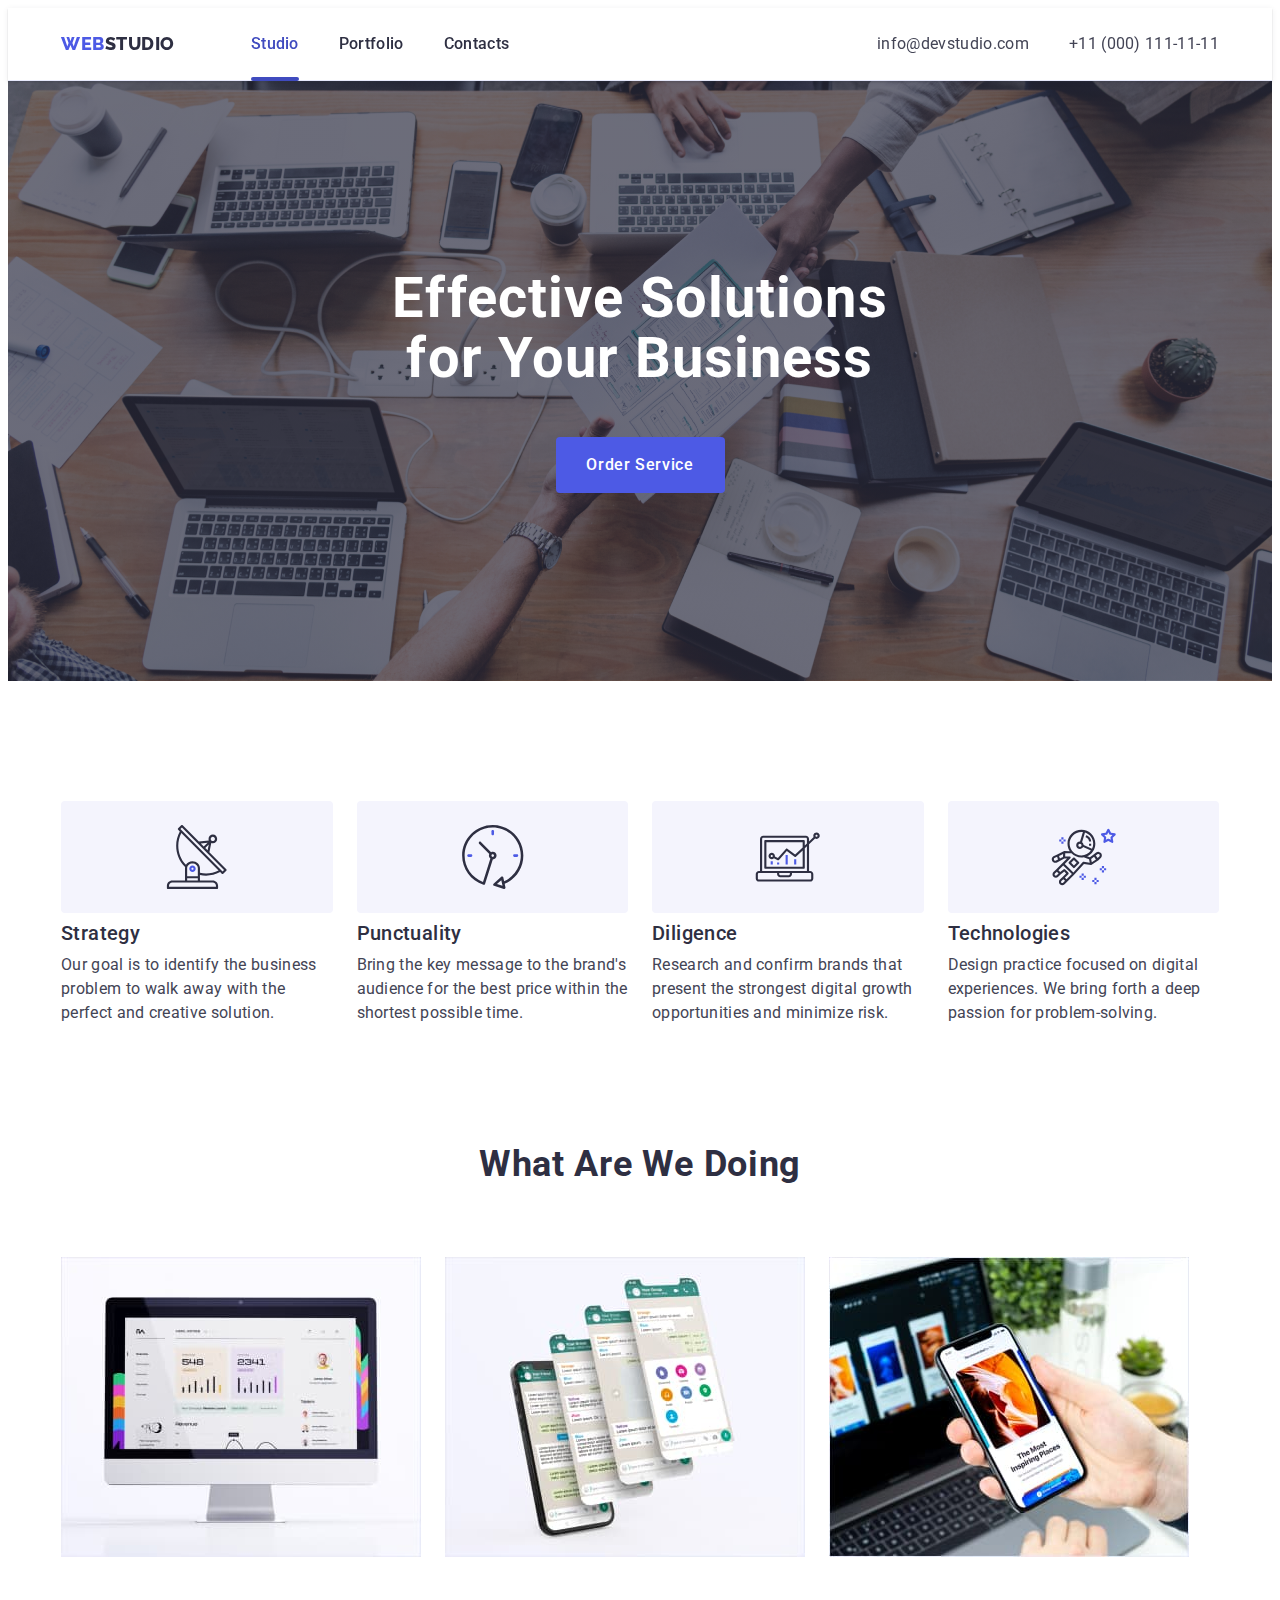
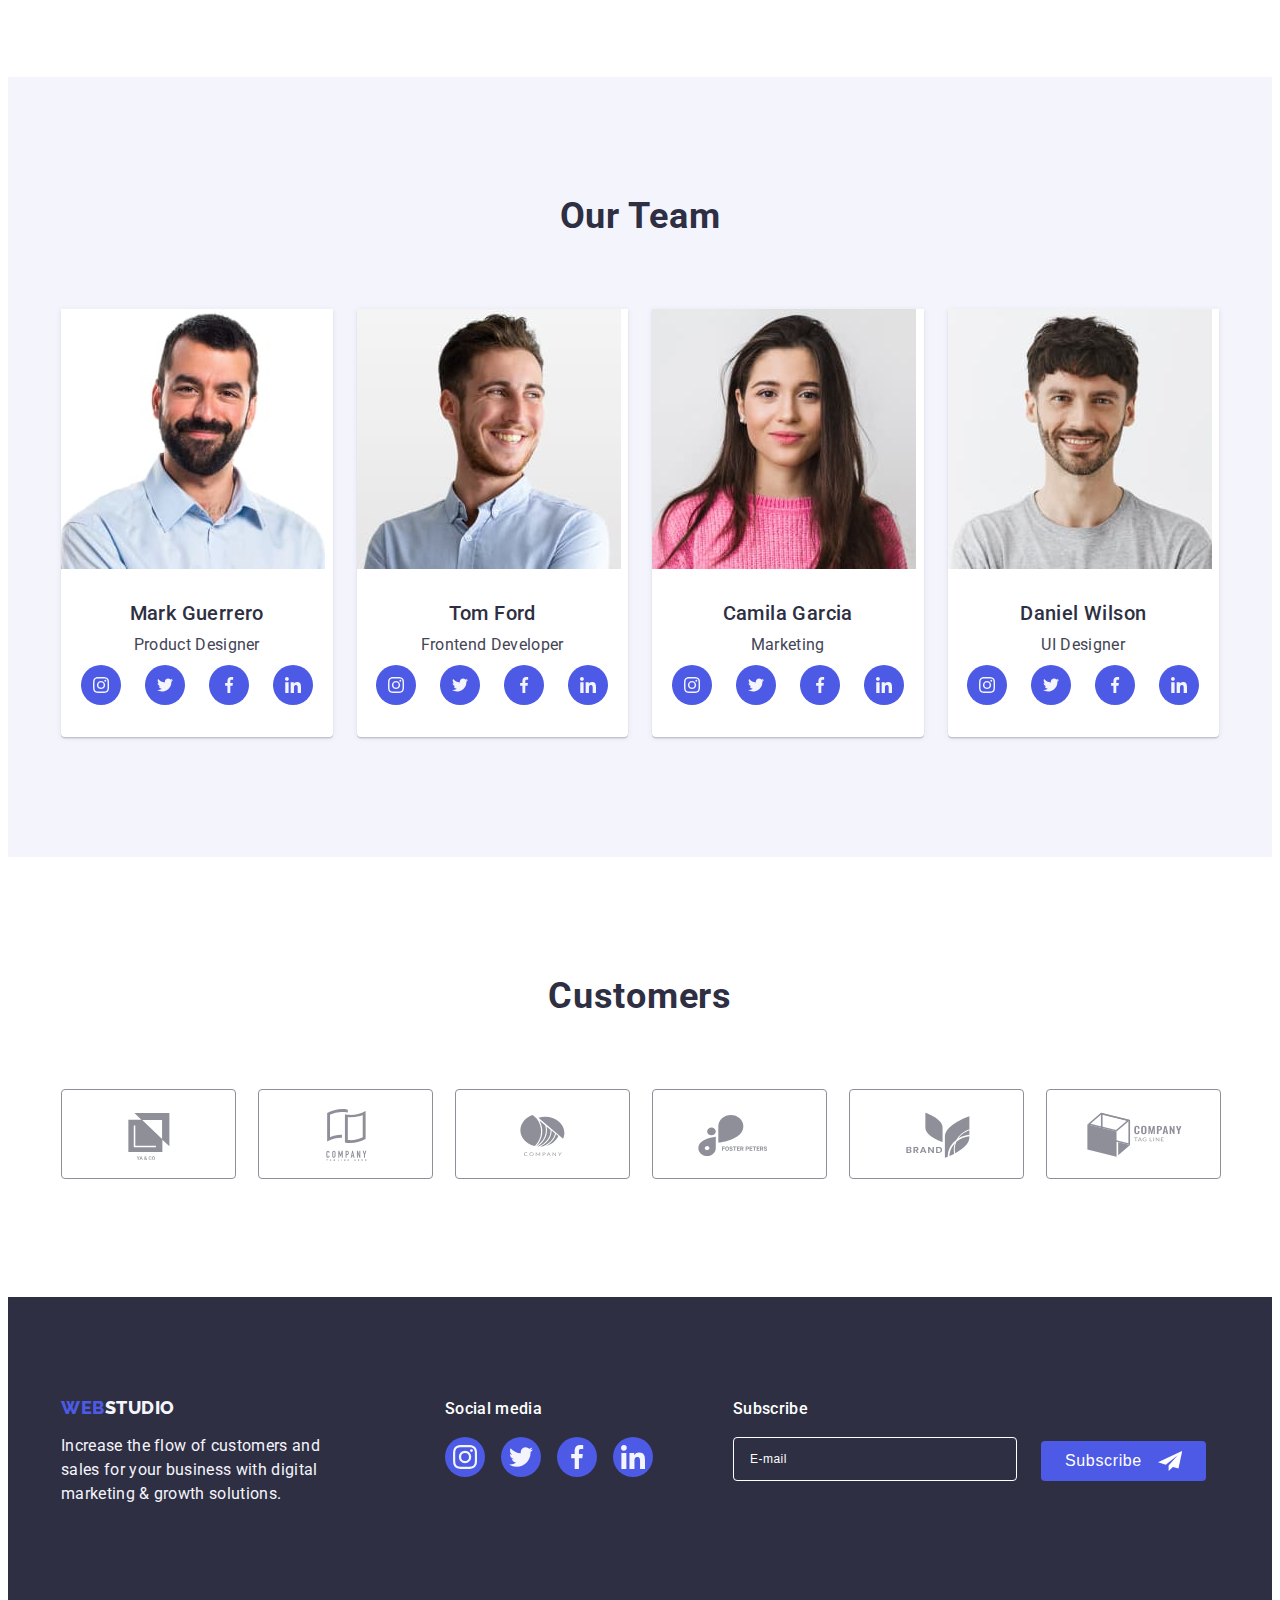
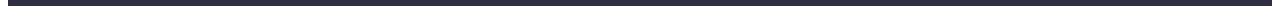
==== index.html @ c09601e7 "clone" ====
<!DOCTYPE html>
<html lang="en">
  <head>
    <meta charset="UTF-8" />
    <meta http-equiv="X-UA-Compatible" content="IE=edge" />
    <meta name="viewport" content="width=device-width, initial-scale=1.0" />
    <title>WebStudio</title>
    <link
      rel="stylesheet"
      href="https://cdnjs.cloudflare.com/ajax/libs/modern-normalize/2.0.0/modern-normalize.min.css"
      integrity="sha512-4xo8blKMVCiXpTaLzQSLSw3KFOVPWhm/TRtuPVc4WG6kUgjH6J03IBuG7JZPkcWMxJ5huwaBpOpnwYElP/m6wg=="
      crossorigin="anonymous"
      referrerpolicy="no-referrer"
    />
    <link rel="stylesheet" href="./css/styles.css" />
    <link rel="preconnect" href="https://fonts.googleapis.com" />
    <link rel="preconnect" href="https://fonts.gstatic.com" crossorigin />
    <link
      href="https://fonts.googleapis.com/css2?family=Raleway:wght@800&family=Roboto:wght@400;500;700;900&display=swap"
      rel="stylesheet"
    />
  </head>
  <body>
    <header class="allheader">
      <!-- Навігація -->
      <div class="container header-container">
        <nav class="nav-menu">
          <a class="header-logo link" href="./index.html"
            >Web<span class="header-span">Studio</span></a
          >
          <ul class="nav-item list">
            <li class="nav-link">
              <a class="nav-link-item link under-line" href="./index.html"
                >Studio</a
              >
            </li>
            <li class="nav-link">
              <a class="nav-link-item link" href="./portfolio.html"
                >Portfolio</a
              >
            </li>
            <li class="nav-link">
              <a class="nav-link-item link" href="">Contacts</a>
            </li>
          </ul>
        </nav>
        <!-- ссилки в шапці -->
        <address class="contacts">
          <ul class="contacts-link list">
            <li>
              <a class="link" href="mailto:info@devstudio.com"
                >info@devstudio.com</a
              >
            </li>
            <li>
              <a class="link" href="tel:+110001111111">+11 (000) 111-11-11</a>
            </li>
          </ul>
        </address>
      </div>
    </header>
    <main>
      <!-- hero -->
      <section class="hero">
        <div class="container hero-container">
          <h1 class="hero-title">Effective Solutions for Your Business</h1>
          <button class="hero-btn" type="button" data-modal-open>
            Order Service
          </button>
        </div>
      </section>
      <!-- переваги секція 1 -->
      <section class="advtg">
        <div class="container">
          <h2 class="visually-hidden">our advantages</h2>
          <ul class="advtg-list list">
            <li class="advtg-item">
              <div class="adtvg-icon-bg">
                <svg class="advtg-icon" width="64" height="64">
                  <use href="./images/icons.svg#icon-antenna"></use>
                </svg>
              </div>
              <h3 class="advtg-title">Strategy</h3>
              <p class="advtg-text">
                Our goal is to identify the business problem to walk away with
                the perfect and creative solution.
              </p>
            </li>

            <li class="advtg-item">
              <div class="adtvg-icon-bg">
                <svg class="advtg-icon" width="64" height="64">
                  <use href="./images/icons.svg#icon-clock"></use>
                </svg>
              </div>
              <h3 class="advtg-title">Punctuality</h3>
              <p class="advtg-text">
                Bring the key message to the brand's audience for the best price
                within the shortest possible time.
              </p>
            </li>

            <li class="advtg-item">
              <div class="adtvg-icon-bg">
                <svg class="advtg-icon" width="64" height="64">
                  <use href="./images/icons.svg#icon-diagram"></use>
                </svg>
              </div>
              <h3 class="advtg-title">Diligence</h3>
              <p class="advtg-text">
                Research and confirm brands that present the strongest digital
                growth opportunities and minimize risk.
              </p>
            </li>

            <li class="advtg-item">
              <div class="adtvg-icon-bg">
                <svg class="advtg-icon" width="64" height="64">
                  <use href="./images/icons.svg#icon-astronaut"></use>
                </svg>
              </div>
              <h3 class="advtg-title">Technologies</h3>
              <p class="advtg-text">
                Design practice focused on digital experiences. We bring forth a
                deep passion for problem-solving.
              </p>
            </li>
          </ul>
        </div>
      </section>
      <!-- Чим займаємось секція 2 -->
      <section class="wedoing">
        <div class="container">
          <h2 class="wedoing-title">What are we doing</h2>
          <ul class="wedoing-list list">
            <li class="wedoing-img">
              <img
                class="wedoing-box"
                src="./images/box1.jpg"
                alt="framework"
                width="360"
              />
            </li>
            <li class="wedoing-img">
              <img
                class="wedoing-box"
                src="./images/box2.jpg"
                alt="plan maket"
                width="360"
              />
            </li>
            <li class="wedoing-img">
              <img
                class="wedoing-box"
                src="./images/box3.jpg"
                alt="styles"
                width="360"
              />
            </li>
          </ul>
        </div>
      </section>
      <!-- Команда секція 3 -->
      <section class="team">
        <div class="container team-container">
          <h2 class="team-title">Our Team</h2>
          <ul class="team-list list">
            <li class="team-card">
              <img
                src="./images/team-card1.jpg"
                alt="photo Mark Guerrero "
                width="264"
              />
              <div class="team-container-text">
                <h3 class="team-name">Mark Guerrero</h3>
                <p class="team-position">Product Designer</p>
                <ul class="team-soc-list">
                  <li class="team-soc-li">
                    <a class="team-soc-link" href="">
                      <svg class="team-soc-icon" width="16" height="16">
                        <use href="./images/icons.svg#icon-instagram"></use>
                      </svg>
                    </a>
                  </li>
                  <li class="team-soc-li">
                    <a class="team-soc-link" href="">
                      <svg class="team-soc-icon" width="16" height="16">
                        <use href="./images/icons.svg#icon-twitter"></use>
                      </svg>
                    </a>
                  </li>
                  <li class="team-soc-li">
                    <a class="team-soc-link" href="">
                      <svg class="team-soc-icon" width="16" height="16">
                        <use href="./images/icons.svg#icon-facebook"></use>
                      </svg>
                    </a>
                  </li>
                  <li class="team-soc-li">
                    <a class="team-soc-link" href="">
                      <svg class="team-soc-icon" width="16" height="16">
                        <use href="./images/icons.svg#icon-linkedin"></use>
                      </svg>
                    </a>
                  </li>
                </ul>
              </div>
            </li>
            <li class="team-card">
              <img
                src="./images/team-card2.jpg"
                alt="photo Tom Ford "
                width="264"
              />
              <div class="team-container-text">
                <h3 class="team-name">Tom Ford</h3>
                <p class="team-position">Frontend Developer</p>
                <ul class="team-soc-list">
                  <li class="team-soc-li">
                    <a class="team-soc-link" href="">
                      <svg class="team-soc-icon" width="16" height="16">
                        <use href="./images/icons.svg#icon-instagram"></use>
                      </svg>
                    </a>
                  </li>
                  <li class="team-soc-li">
                    <a class="team-soc-link" href="">
                      <svg class="team-soc-icon" width="16" height="16">
                        <use href="./images/icons.svg#icon-twitter"></use>
                      </svg>
                    </a>
                  </li>
                  <li class="team-soc-li">
                    <a class="team-soc-link" href="">
                      <svg class="team-soc-icon" width="16" height="16">
                        <use href="./images/icons.svg#icon-facebook"></use>
                      </svg>
                    </a>
                  </li>
                  <li class="team-soc-li">
                    <a class="team-soc-link" href="">
                      <svg class="team-soc-icon" width="16" height="16">
                        <use href="./images/icons.svg#icon-linkedin"></use>
                      </svg>
                    </a>
                  </li>
                </ul>
              </div>
            </li>
            <li class="team-card">
              <img
                src="./images/team-card3.jpg"
                alt="photo Camila Garcia "
                width="264"
              />
              <div class="team-container-text">
                <h3 class="team-name">Camila Garcia</h3>
                <p class="team-position">Marketing</p>
                <ul class="team-soc-list">
                  <li class="team-soc-li">
                    <a class="team-soc-link" href="">
                      <svg class="team-soc-icon" width="16" height="16">
                        <use href="./images/icons.svg#icon-instagram"></use>
                      </svg>
                    </a>
                  </li>
                  <li class="team-soc-li">
                    <a class="team-soc-link" href="">
                      <svg class="team-soc-icon" width="16" height="16">
                        <use href="./images/icons.svg#icon-twitter"></use>
                      </svg>
                    </a>
                  </li>
                  <li class="team-soc-li">
                    <a class="team-soc-link" href="">
                      <svg class="team-soc-icon" width="16" height="16">
                        <use href="./images/icons.svg#icon-facebook"></use>
                      </svg>
                    </a>
                  </li>
                  <li class="team-soc-li">
                    <a class="team-soc-link" href="">
                      <svg class="team-soc-icon" width="16" height="16">
                        <use href="./images/icons.svg#icon-linkedin"></use>
                      </svg>
                    </a>
                  </li>
                </ul>
              </div>
            </li>
            <li class="team-card">
              <img
                src="./images/team-card4.jpg"
                alt="photo Daniel Wilson "
                width="264"
              />
              <div class="team-container-text">
                <h3 class="team-name">Daniel Wilson</h3>
                <p class="team-position">UI Designer</p>
                <ul class="team-soc-list">
                  <li class="team-soc-li">
                    <a class="team-soc-link" href="">
                      <svg class="team-soc-icon" width="16" height="16">
                        <use href="./images/icons.svg#icon-instagram"></use>
                      </svg>
                    </a>
                  </li>
                  <li class="team-soc-li">
                    <a class="team-soc-link" href="">
                      <svg class="team-soc-icon" width="16" height="16">
                        <use href="./images/icons.svg#icon-twitter"></use>
                      </svg>
                    </a>
                  </li>
                  <li class="team-soc-li">
                    <a class="team-soc-link" href="">
                      <svg class="team-soc-icon" width="16" height="16">
                        <use href="./images/icons.svg#icon-facebook"></use>
                      </svg>
                    </a>
                  </li>
                  <li class="team-soc-li">
                    <a class="team-soc-link" href="">
                      <svg class="team-soc-icon" width="16" height="16">
                        <use href="./images/icons.svg#icon-linkedin"></use>
                      </svg>
                    </a>
                  </li>
                </ul>
              </div>
            </li>
          </ul>
        </div>
      </section>
      <!-- section customers -->
      <section class="customers">
        <div class="container">
          <h2 class="customers-title">Customers</h2>
          <ul class="customers-list">
            <li class="customers-item">
              <a class="customers-link" href="">
                <svg class="customers-icon" width="104" height="56">
                  <use href="./images/icons.svg#icon-Logo"></use>
                </svg>
              </a>
            </li>
            <li class="customers-item">
              <a class="customers-link" href="">
                <svg class="customers-icon" width="104" height="56">
                  <use href="./images/icons.svg#icon-Logo-1"></use>
                </svg>
              </a>
            </li>
            <li class="customers-item">
              <a class="customers-link" href="">
                <svg class="customers-icon" width="104" height="56">
                  <use href="./images/icons.svg#icon-Logo-2"></use>
                </svg>
              </a>
            </li>
            <li class="customers-item">
              <a class="customers-link" href="">
                <svg class="customers-icon" width="104" height="56">
                  <use href="./images/icons.svg#icon-Logo-3"></use>
                </svg>
              </a>
            </li>
            <li class="customers-item">
              <a class="customers-link" href="">
                <svg class="customers-icon" width="104" height="56">
                  <use href="./images/icons.svg#icon-Logo-4"></use>
                </svg>
              </a>
            </li>
            <li class="customers-item">
              <a class="customers-link" href="">
                <svg class="customers-icon" width="104" height="56">
                  <use href="./images/icons.svg#icon-Logo-5"></use>
                </svg>
              </a>
            </li>
          </ul>
        </div>
      </section>
    </main>
    <!-- футер -->
    <footer class="allfooter">
      <div class="container footer-container">
        <div class="footer-logo-frame">
          <a class="footer-logo link" href="./index.html"
            >Web<span class="logo-span">Studio</span></a
          >
          <p class="footer-text">
            Increase the flow of customers and sales for your business with
            digital marketing & growth solutions.
          </p>
        </div>

        <div class="footer-soc-frame">
          <p class="footer-soc-text">Social media</p>
          <ul class="footer-soc-list">
            <li class="footer-soc-item">
              <a class="footer-soc-link" href="">
                <svg class="footer-soc-icon" width="24" height="24">
                  <use href="./images/icons.svg#icon-instagram"></use>
                </svg>
              </a>
            </li>
            <li class="footer-soc-item">
              <a class="footer-soc-link" href="">
                <svg class="footer-soc-icon" width="24" height="24">
                  <use href="./images/icons.svg#icon-twitter"></use>
                </svg>
              </a>
            </li>
            <li class="footer-soc-item">
              <a class="footer-soc-link" href="">
                <svg class="footer-soc-icon" width="24" height="24">
                  <use href="./images/icons.svg#icon-facebook"></use>
                </svg>
              </a>
            </li>
            <li class="footer-soc-item">
              <a class="footer-soc-link" href="">
                <svg class="footer-soc-icon" width="24" height="24">
                  <use href="./images/icons.svg#icon-linkedin"></use>
                </svg>
              </a>
            </li>
          </ul>
        </div>
        <div class="footer-subscribe-frame">
          <form class="footer-subscribe-form">
            <label class="footer-subscribe-label" for="subscribe"
              >Subscribe</label
            >
            <input
              class="footer-subscribe-input"
              type="email"
              name="subscribe"
              id="subscribe"
              placeholder="E-mail"
            />
          </form>

          <button class="footer-subscribe-btn" type="submit">
            Subscribe<svg class="footer-subscribe-icon" width="24" height="24">
              <use href="./images/icons.svg#icon-send"></use>
            </svg>
          </button>
        </div>
      </div>
    </footer>

    <!--  modal window -->
    <div class="backdrop is-hidden" data-modal>
      <div class="modal">
        <button class="close-btn" type="button" data-modal-close>
          <svg class="close-icon" width="8" height="8">
            <use href="./images/icons.svg#icon-close"></use>
          </svg>
        </button>

        <!-- form modal window -->
        <p class="modal-title">Leave your contacts and we will call you back</p>
        <form class="modal-form">
          <div class="form-item">
            <label class="modal-label" for="name">Name</label>
            <div class="modal-input-icon">
              <input type="text" name="name" id="name" class="input-row" />
              <svg class="input-icon" width="18" height="18">
                <use href="./images/icons.svg#icon-person"></use>
              </svg>
            </div>
          </div>
          <div class="form-item">
            <label class="modal-label" for="telephone">Phone</label>
            <div class="modal-input-icon">
              <input
                type="tel"
                name="telephone"
                id="telephone"
                class="input-row"
              />
              <svg class="input-icon" width="18" height="18">
                <use href="./images/icons.svg#icon-phone"></use>
              </svg>
            </div>
          </div>
          <div class="form-item">
            <label class="modal-label" for="email">Email</label>
            <div class="modal-input-icon">
              <input type="email" name="email" id="email" class="input-row" />
              <svg class="input-icon" width="18" height="18">
                <use href="./images/icons.svg#icon-email"></use>
              </svg>
            </div>
          </div>
          <!-- text area -->
          <div class="form-item">
            <label class="modal-label" for="area-text">Comment</label>
            <textarea
              id="area-text"
              name="area-text"
              class="input-area"
              placeholder="Text input"
            ></textarea>
          </div>
          <!-- terms and policy -->
          <div class="form-item">
            <input
              type="checkbox"
              name="policy"
              id="policy"
              required
              class="input-checkbox visually-hidden"
            />
            <label class="modal-check" for="policy">
              <span
                ><svg class="checkbox-icon" width="10" height="8">
                  <use href="./images/icons.svg#icon-check"></use></svg></span
              >I accept the terms and conditions of the&nbsp
              <a class="policy-link" href="">Privacy Policy</a>
            </label>
          </div>
          <!-- button submit -->
          <button type="submit" class="policy-btn">Send</button>
        </form>
      </div>
    </div>
    <script src="./js/modal.js"></script>
  </body>
</html>
---- css/styles.css ----
:root {
  --main-color: #2e2f42;
  --second-color: #4d5ae5;
  --light-color: #f4f4fd;
  --white-bg-color: #ffffff;
  --pressed-color: #404bbf;
  --text-color: #434455;
  --accent-color: #e7e9fc;
  --grey-color: #8e8f99;
  --transition-auto: 250ms cubic-bezier(0.4, 0, 0.2, 1);
}
body {
  font-family: "Roboto", sans-serif;
  color: var(--text-color);
  background-color: var(--white-bg-color);
}
.link {
  text-decoration-line: none;
}
.list {
  list-style-type: none;
}
p,
h1,
h2,
h3,
h4,
h5,
h6 {
  margin-top: 0;
  margin-bottom: 0;
}
ul {
  list-style-type: none;
  margin-top: 0;
  margin-bottom: 0;
  padding-left: 0;
}

.container {
  width: 1158px;
  padding: 0 15px;
  margin: 0 auto;
  /* outline: 2px solid red; */
}
img {
  display: block;
}
.visually-hidden {
  position: absolute;
  width: 1px;
  height: 1px;
  margin: -1px;
  border: 0;
  padding: 0;

  white-space: nowrap;
  clip-path: inset(100%);
  clip: rect(0 0 0 0);
  overflow: hidden;
}
/*-------------------------- header----------- */
.allheader {
  border-bottom: 1px solid #e7e9fc;
  background-color: #ffffff;
  position: sticky;
  top: 0;
  box-shadow: 0px 2px 1px rgba(46, 47, 66, 0.08),
    0px 1px 1px rgba(46, 47, 66, 0.16), 0px 1px 6px rgba(46, 47, 66, 0.08);
  z-index: 2;
}
.header-container {
  display: flex;
  align-items: center;
}

.nav-menu {
  display: flex;
  align-items: center;
}

.header-logo {
  font-family: "Raleway", sans-serif;
  font-weight: 800;
  font-size: 18px;
  line-height: 1.17;
  letter-spacing: 0.03em;
  text-transform: uppercase;
  color: var(--second-color);
  margin-right: 76px;
}

.header-span {
  color: var(--main-color);
}

.nav-item {
  display: flex;
  max-width: 261px;
  gap: 40px;
}

.nav-link {
}

.nav-link-item {
  font-weight: 500;
  font-size: 16px;
  line-height: 1.5;
  letter-spacing: 0.02em;
  color: var(--main-color);
  padding: 24px 0;
  display: block;
  transition: color var(--transition-auto);
}

.nav-link-item:hover,
.nav-link-item:focus {
  color: var(--pressed-color);
}

.contacts {
  font-style: normal;
  margin-left: auto;
}

.contacts-link {
  display: flex;
  gap: 40px;
}

.contacts .link {
  font-size: 16px;
  line-height: 1.5;
  letter-spacing: 0.02em;
  color: inherit;
  padding: 24px 0;
  display: block;
  transition: color var(--transition-auto);
}

.contacts .link:hover,
.contacts .link:focus {
  color: var(--pressed-color);
}

.under-line {
  position: relative;
  color: var(--pressed-color);
}

.under-line::after {
  position: absolute;
  content: "";
  width: 100%;
  height: 4px;
  border-radius: 2px;
  bottom: 0;
  left: 0;
  background-color: var(--pressed-color);
  bottom: -1px;
}

/*----------------------- hero -------------- */
.hero {
  background-color: #2e2f42;
  background-image: linear-gradient(
      rgba(46, 47, 66, 0.7),
      rgba(46, 47, 66, 0.7)
    ),
    url(../images/hero-image.jpg);
  background-repeat: no-repeat;
  max-width: 1440px;
  margin: 0 auto;
  background-position: 50% 50%;
  padding: 188px 0;
  background-size: cover;
}
.hero-container {
  /* display: flex;
  flex-direction: column;
  padding: 188px 0;
  align-items: center;
  gap: 48px; */

  /* padding: 188px 0; */
}
.hero-title {
  font-weight: 700;
  font-size: 56px;
  line-height: 1.07;
  text-align: center;
  letter-spacing: 0.02em;
  color: var(--white-bg-color);
  max-width: 496px;
  margin: 0 auto;
}
.hero-btn {
  font-weight: 500;
  font-size: 16px;
  line-height: 1.5;
  border-radius: 4px;
  color: var(--white-bg-color);
  background-color: var(--second-color);
  cursor: pointer;
  font-family: inherit;
  letter-spacing: 0.04em;
  min-width: 169px;
  height: 56px;
  margin: 0 auto;
  display: block;
  margin-top: 48px;
  border: none;
  transition: background-color var(--transition-auto);
}
.hero-btn:hover,
.hero-btn:focus {
  background-color: var(--pressed-color);
}
/* -------section advantage ps hide h2 -------*/
.advtg {
  padding-top: 120px;
  padding-bottom: 120px;
}
.adtvg-icon-bg {
  background-color: var(--light-color);
  width: 100%;
  margin-bottom: 8px;
  display: flex;
  align-items: center;
  justify-content: center;
  height: 112px;
  border-radius: 4px;
}
.advtg-icon {
  width: 100%;
}
.advtg-list {
  display: flex;
  gap: 24px;
}
.advtg-item {
  width: calc((100% - 72px) / 4);
}
.advtg-title {
  font-weight: 500;
  font-size: 20px;
  line-height: 1.2;
  letter-spacing: 0.02em;
  color: var(--main-color);
  margin-bottom: 8px;
}
.advtg-text {
  font-size: 16px;
  line-height: 1.5;
  letter-spacing: 0.02em;
}
/* -----------section we doing-------------- */
.wedoing {
  padding-bottom: 120px;
}
.wedoing-title {
  font-weight: 700;
  font-size: 36px;
  line-height: 1.11;
  text-align: center;
  letter-spacing: 0.02em;
  text-transform: capitalize;
  color: var(--main-color);
  margin-bottom: 72px;
}
.wedoing-list {
  display: flex;
  gap: 24px;
}

/* -----------section team------------------ */
.team {
  background-color: var(--light-color);
  padding: 120px 0;
}
.team-container {
}

.team-title {
  font-weight: 700;
  font-size: 36px;
  line-height: 1.11;
  text-align: center;
  letter-spacing: 0.02em;
  text-transform: capitalize;
  color: var(--main-color);
  margin-bottom: 72px;
}
.team-list {
  display: flex;
  gap: 24px;
}
.team-card {
  box-shadow: 0px 1px 6px rgba(46, 47, 66, 0.08),
    0px 1px 1px rgba(46, 47, 66, 0.16), 0px 2px 1px rgba(46, 47, 66, 0.08);

  background-color: var(--white-bg-color);
  width: calc((100% - 72px) / 4);
  border-radius: 0px 0px 4px 4px;
}
.team-container-text {
  align-items: center;
  gap: 8px;
  padding: 32px 0px;
}
.team-name {
  font-weight: 500;
  font-size: 20px;
  line-height: 1.2;
  letter-spacing: 0.02em;
  color: var(--main-color);
  text-align: center;
  margin-bottom: 8px;
}

.team-position {
  font-size: 16px;
  line-height: 1.5;
  letter-spacing: 0.02em;
  text-align: center;
  margin-bottom: 8px;
}
.team-soc-list {
  display: flex;
  gap: 24px;
  justify-content: center;
}
.team-soc-link {
  height: 40px;
  width: 40px;
  display: block;
  background-color: var(--second-color);
  border-radius: 50%;
  position: relative;
  display: flex;
  align-items: center;
  justify-content: center;
}

.team-soc-link:hover,
.team-soc-link:focus {
  background-color: var(--pressed-color);
  transition: background-color var(--transition-auto);
}
.team-soc-icon {
  /* position: absolute; */
  fill: var(--light-color);
  /* top: 50%;
  left: 50%;
  transform: translate(-50%, -50%); */
}

/* ------------------customers------------------- */
.customers {
  padding-top: 120px;
  padding-bottom: 120px;
}
.container {
}
.customers-title {
  font-weight: 700;
  font-size: 36px;
  line-height: 1.11;
  text-align: center;
  letter-spacing: 0.02em;
  text-transform: capitalize;
  color: var(--main-color);
  margin-bottom: 72px;
}
.customers-list {
  display: flex;
  gap: 24px;
}
.customers-item {
  width: calc((100% - 120px) / 6);
  height: 88px;
}
.customers-link {
  width: 100%;
  height: 100%;
  border: 1px solid currentColor;
  border-radius: 4px;
  transition: border-color var(--transition-auto), color var(--transition-auto);
  display: flex;
  align-items: center;
  justify-content: center;
  color: var(--grey-color);
}
.customers-icon {
  fill: currentColor;
}
.customers-link:hover,
.customers-link:focus {
  color: var(--pressed-color);
  border-color: currentColor;
}
.customers-link:hover .customers-icon,
.customers-link:focus .customers-icon {
  fill: currentColor;
}

/* --------------footer-------------------- */
.allfooter {
  background-color: var(--main-color);
  padding: 100px 0;
}
.footer-container {
  display: flex;
  flex-direction: row;
  align-items: baseline;
}
.footer-logo-frame {
  margin-right: 120px;
}
.footer-logo {
  font-family: "Raleway", sans-serif;
  font-weight: 800;
  font-size: 18px;
  line-height: 1.17;
  letter-spacing: 0.03em;
  text-transform: uppercase;
  color: var(--second-color);
  display: inline-block;
  margin-bottom: 16px;
}
.logo-span {
  color: var(--light-color);
}
.footer-text {
  font-size: 16px;
  line-height: 1.5;
  letter-spacing: 0.02em;
  color: var(--light-color);
  max-width: 264px;
}
.footer-soc-frame {
  max-width: 208px;
  margin-right: 80px;
}
.footer-soc-text {
  font-weight: 500;
  font-size: 16px;
  line-height: 1.5;
  letter-spacing: 0.02em;
  margin-bottom: 16px;
  color: var(--white-bg-color);
}
.footer-soc-list {
  display: flex;
  gap: 16px;
}
.footer-soc-item {
  height: 40px;
  width: 40px;
}
.footer-soc-link {
  height: 100%;
  width: 100%;
  display: block;
  background-color: var(--second-color);
  border-radius: 50%;
  position: relative;
  display: flex;
  justify-content: center;
  align-items: center;
}
.footer-soc-link:hover,
.footer-soc-link:focus {
  background-color: #31d0aa;
  transition: background-color var(--transition-auto);
}

.footer-soc-icon {
  fill: var(--light-color);
}

.footer-subscribe-frame {
  max-width: 453px;
  display: flex;
  margin-right: a0;
}
.footer-subscribe-form {
}
.footer-subscribe-label {
  font-weight: 500;
  font-size: 16px;
  line-height: 1.5;
  letter-spacing: 0.02em;
  color: var(--white-bg-color);
  margin-bottom: 16px;
  display: block;
}
.footer-subscribe-input {
  border: 1px solid var(--white-bg-color);
  border-radius: 4px;
  background-color: transparent;
  display: block;
  width: 264px;
  height: 40px;
  margin-right: 24px;
  padding-left: 16px;
  color: var(--white-bg-color);
  outline: none;
}
.footer-subscribe-input:focus {
  border-color: var(--second-color);
}
.footer-subscribe-input::placeholder {
  font-size: 12px;
  line-height: 2;
  letter-spacing: 0.04em;
  color: var(--white-bg-color);
}

.footer-subscribe-btn {
  min-width: 165px;
  height: 40px;
  background: var(--second-color);
  border-radius: 4px;
  font-weight: 500;
  font-size: 16px;
  line-height: 1.5;
  letter-spacing: 0.04em;
  color: var(--white-bg-color);
  border: none;
  display: flex;
  align-items: center;
  /* justify-content: center; */
  padding-left: 24px;
  gap: 16px;
  margin-top: auto;
  cursor: pointer;
  transition: background-color var(--transition-auto);
}
.footer-subscribe-icon {
  fill: var(--white-bg-color);
}
.footer-subscribe-btn:hover,
.footer-subscribe-btn:focus {
  background-color: var(--pressed-color);
}
/* =================  modal window ========== */
.backdrop {
  position: fixed;
  top: 0;
  width: 100%;
  height: 100%;
  z-index: 999;
  background-color: rgba(46, 47, 66, 0.4);
  transition: opacity var(--transition-auto), visibility var(--transition-auto);
}
.modal {
  position: absolute;
  top: 50%;
  left: 50%;
  transform: translate(-50%, -50%) scale(1);
  transition: transform var(--transition-auto);
  width: 408px;
  min-height: 584px;
  background-color: #fcfcfc;
  box-shadow: 0px 1px 1px rgba(0, 0, 0, 0.14), 0px 1px 3px rgba(0, 0, 0, 0.12),
    0px 2px 1px rgba(0, 0, 0, 0.2);
  border-radius: 4px;
  padding: 72px 24px;
}
.backdrop.is-hidden .modal {
  transform: translate(-50%, -50%) scale(0);
}
.close-btn {
  width: 24px;
  height: 24px;
  background-color: var(--accent-color);
  border: 1px solid #0000001a;
  border-radius: 50%;
  position: absolute;
  right: 24px;
  top: 24px;
  cursor: pointer;
  padding: 0;
  display: flex;
  justify-content: center;
  align-items: center;
  transition: background-color var(--transition-auto),
    border var(--transition-auto);
}
.close-btn:hover,
.close-btn:focus {
  background-color: var(--pressed-color);
  border: none;
}
.close-icon {
  transition: fill var(--transition-auto);
}
.close-btn:hover .close-icon,
.close-btn:focus .close-icon {
  fill: #ffffff;
}

.is-hidden {
  visibility: hidden;
  opacity: 0;
  pointer-events: none;
}
.modal-container {
}

.modal-title {
  font-weight: 500;
  font-size: 16px;
  line-height: 1.5;
  text-align: center;
  letter-spacing: 0.02em;
  color: var(--main-color);
  margin-bottom: 16px;
}
.modal-form {
}
.modal-input-icon {
  position: relative;
}
.form-item {
  margin-bottom: 8px;
}
.input-row {
  border: 1px solid rgba(46, 47, 66, 0.4);
  border-radius: 4px;
  height: 40px;
  width: 100%;
  padding-left: 38px;
  padding-right: 24px;
  background-color: transparent;
  outline: transparent;
  transition: border-color var(--transition-auto);
}
.input-row:focus {
  border-color: var(--second-color);
}

.input-row:focus + .input-icon {
  fill: var(--second-color);
}

.modal-label {
  display: block;
  font-size: 12px;
  line-height: 1.17;
  letter-spacing: 0.04em;
  color: #8e8f99;
  margin-bottom: 4px;
}
.input-icon {
  position: absolute;
  left: 16px;
  top: 50%;
  transform: translateY(-50%);
  transition: fill var(--transition-auto);
}
.input-area {
  border: 1px solid rgba(46, 47, 66, 0.4);
  border-radius: 4px;
  padding: 8px 16px;
  height: 120px;
  width: 100%;
  background-color: transparent;
  outline: transparent;
  transition: border-color var(--transition-auto);
  resize: none;
}
.input-area:focus {
  border-color: var(--second-color);
}

.input-area::placeholder {
  font-size: 12px;
  line-height: 1.17;
  letter-spacing: 0.04em;
  color: rgba(46, 47, 66, 0.4);
}

.modal-check {
  font-size: 12px;
  line-height: 1.17;
  letter-spacing: 0.04em;
  color: #8e8f99;
  display: flex;
  align-items: center;
}
.modal-check span {
  border: 1px solid rgba(46, 47, 66, 0.4);
  border-radius: 2px;
  width: 16px;
  height: 16px;
  display: inline-block;
  align-items: center;
  justify-content: center;
  margin-right: 8px;
  transition: background-color var(--transition-auto),
    border-color var(--transition-auto), fill var(--transition-auto);
  display: flex;
  align-items: center;
  justify-content: center;
  fill: transparent;
}
.input-checkbox:checked + .modal-check span {
  background-color: var(--pressed-color);
  border-color: var(--pressed-color);
  fill: var(--light-color);
}

.policy-link {
  color: var(--second-color);
  display: inline-block;
}

.policy-btn {
  font-family: inherit;
  font-weight: 500;
  font-size: 16px;
  line-height: 1.5;
  text-align: center;
  letter-spacing: 0.04em;
  padding: 16px 32px;
  color: var(--white-bg-color);
  background-color: var(--second-color);
  box-shadow: 0px 4px 4px rgba(0, 0, 0, 0.15);
  border-radius: 4px;
  border: none;
  transition: background-color var(--transition-auto);
  min-width: 169px;
  cursor: pointer;
  display: block;
  margin: 0 auto;
  margin-top: 16px;
}
.policy-btn:hover,
.policy-btn:focus {
  background-color: var(--pressed-color);
}
/*---------- page portfolio.html---------- */

/* ------------кнопки фильтр-------------- */
.portfolio {
  padding: 96px 0 120px 0;
}
.filter-container {
  display: flex;
  flex-direction: column;
}
.btn-list {
  display: flex;
  margin-bottom: 72px;

  justify-content: center;
  gap: 24px;
}
.filter-btn {
  font-weight: 500;
  font-size: 16px;
  line-height: 1.5;
  letter-spacing: 0.04em;
  color: var(--second-color);
  font-family: inherit;
  cursor: pointer;
  background-color: var(--light-color);
  padding: 12px 24px;
  border: 1px solid var(--accent-color);
  border-radius: 4px;
  white-space: nowrap;
  transition: color var(--transition-auto),
    background-color var(--transition-auto), border-color var(--transition-auto),
    box-shadow var(--transition-auto);
}
.btn-list button:hover,
.btn-list button:focus,
.btn-list button:active {
  color: var(--white-bg-color);
  background-color: var(--pressed-color);
  border: 1px solid transparent;
  box-shadow: 0px 3px 1px rgba(0, 0, 0, 0.1), 0px 2px 1px rgba(0, 0, 0, 0.08),
    0px 2px 2px rgba(0, 0, 0, 0.12);
}
/* --------------контент------------------ */
.portfolio-list {
  display: flex;
  flex-wrap: wrap;
  column-gap: 24px;
  row-gap: 48px;
}
.portfolio-item {
  width: calc((100 - 48px) / 3);
  max-width: 360px;
}
.portfolio-item-link {
  transition: box-shadow 250ms cubic-bezier(0.4, 0, 0.2, 1);
  display: block;
}
.portfolio-item-mode {
  position: relative;
  overflow: hidden;
}
.portfolio-item-text {
  font-size: 16px;
  line-height: 1.5;
  letter-spacing: 0.02em;
  color: var(--light-color);
  background-color: var(--second-color);
  position: absolute;
  height: 100%;
  width: 100%;
  top: 0;
  left: 0;
  padding: 40px 32px;
  transform: translateY(100%);
  transition: transform var(--transition-auto);
}
.portfolio-item-link:hover,
.portfolio-item-link:focus {
  box-shadow: 0px 1px 6px rgba(46, 47, 66, 0.08),
    0px 1px 1px rgba(46, 47, 66, 0.16), 0px 2px 1px rgba(46, 47, 66, 0.08);
  border-color: var(--light-color);
}
/* .portfolio-item:hover,
.portfolio-item:focus {
  box-shadow: 0px 2px 1px 0px #2e2f4214, 0px 1px 1px 0px #2e2f4229;
} */
.portfolio-item-link:hover .portfolio-item-text,
.portfolio-item-link:focus .portfolio-item-text {
  transform: translateY(0);
  transition: transform var(--transition-auto);
}
.portfolio-list-text {
  border: 1px solid var(--accent-color);
  border-top: none;
  padding: 32px 16px;
}
.portfolio-title {
  font-weight: 500;
  font-size: 20px;
  line-height: 1.2;
  letter-spacing: 0.02em;
  color: var(--main-color);

  margin-bottom: 8px;
}
.portfolio-text {
  font-size: 16px;
  line-height: 1.5;
  letter-spacing: 0.02em;
  color: #434455;
}
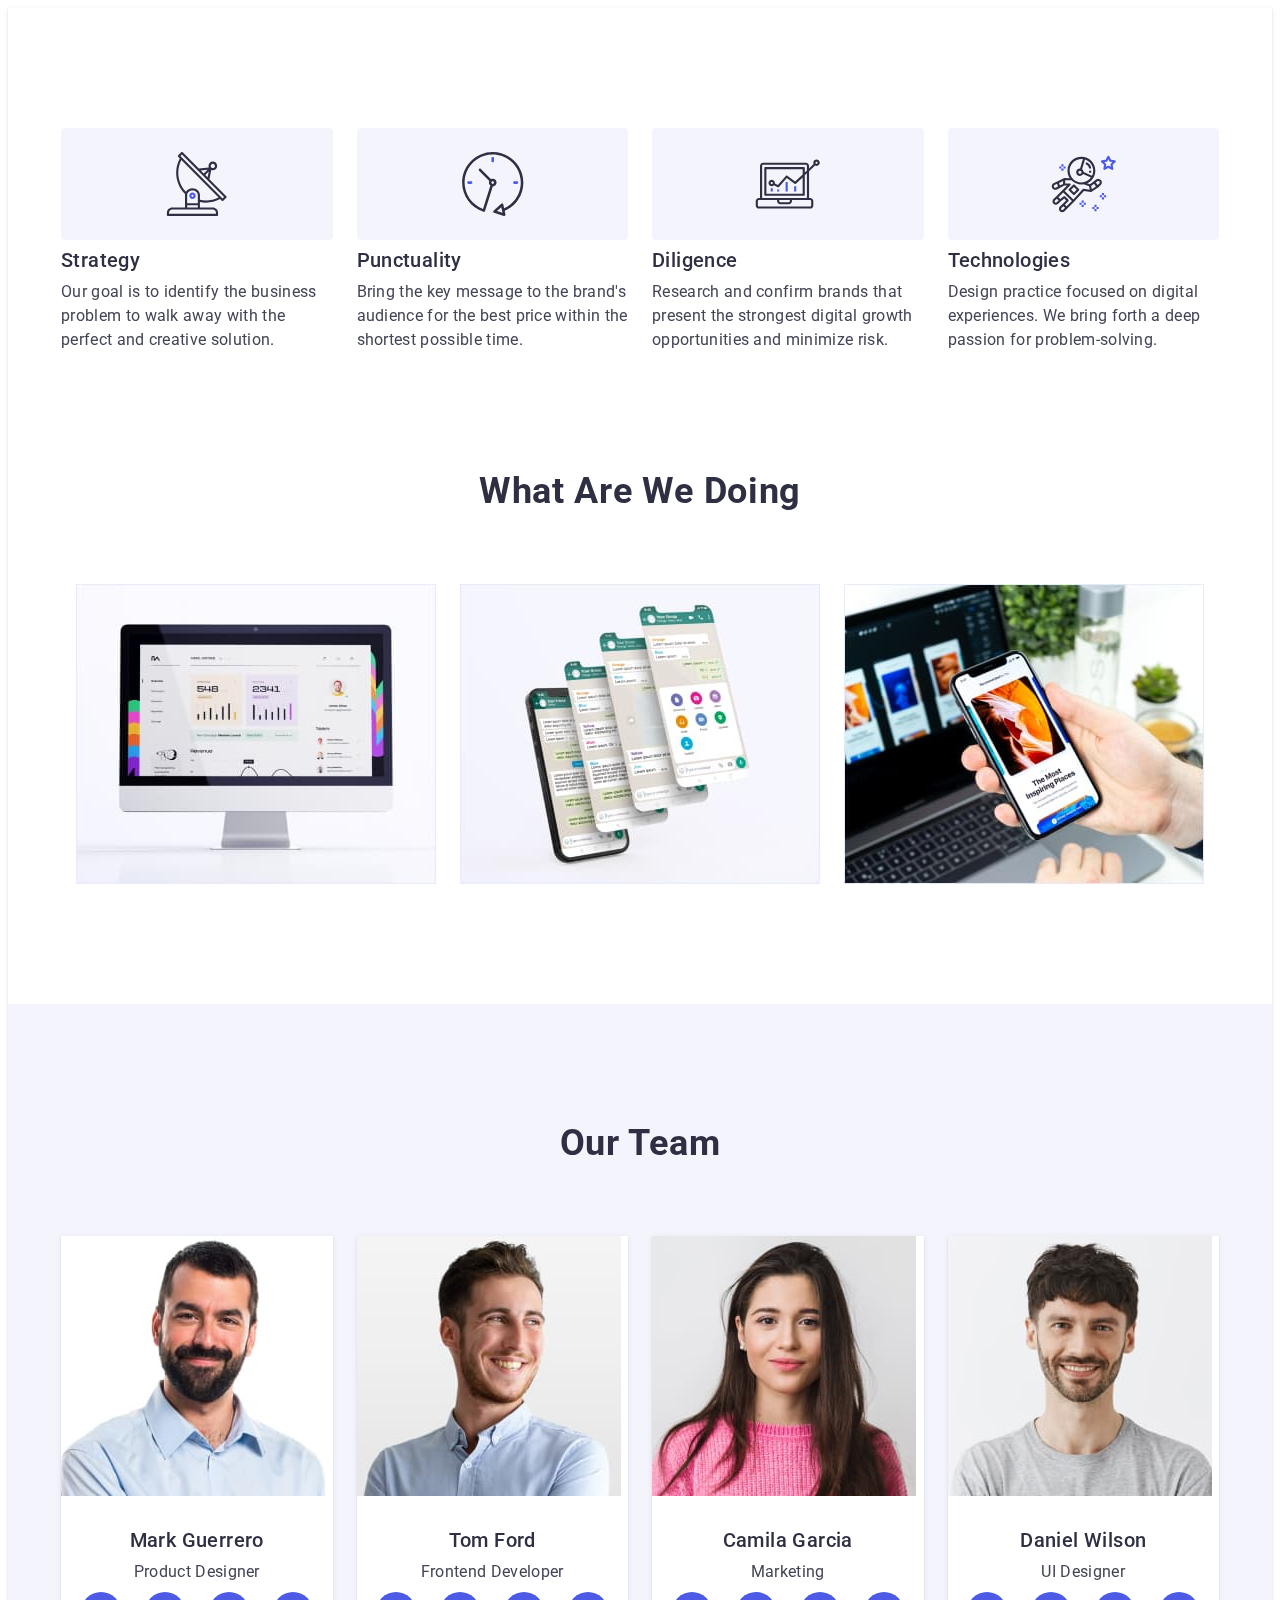
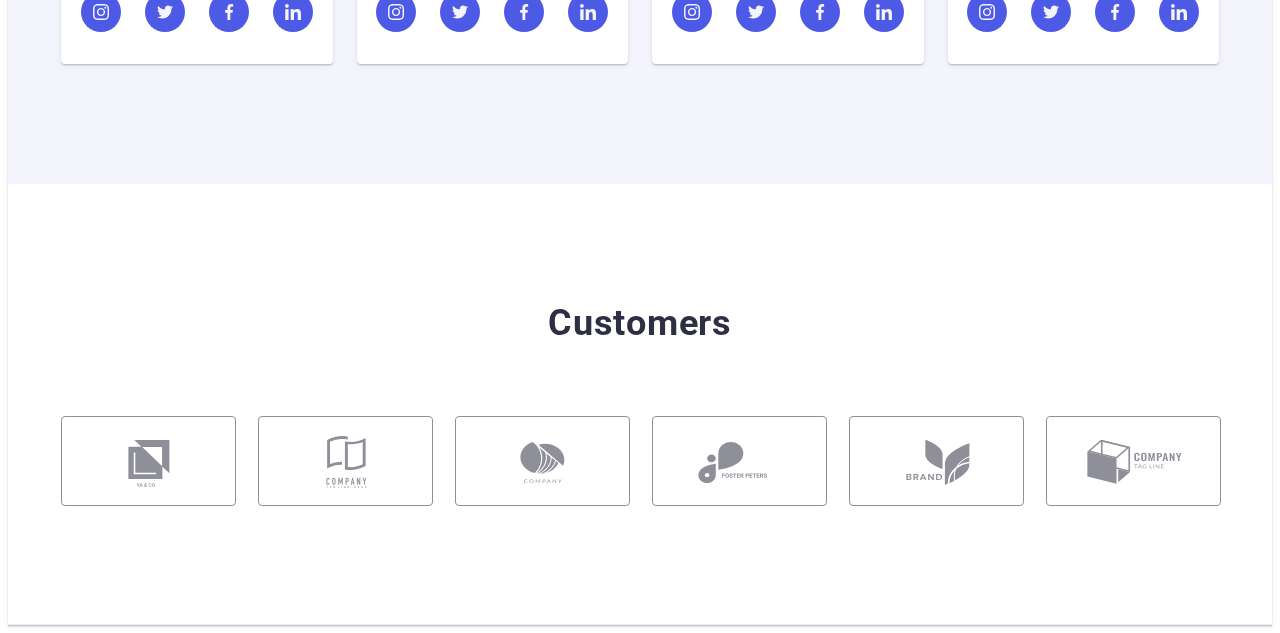
==== commit baa3ac19: "2-5 section" ====
--- a/index.html
+++ b/index.html
@@ -13,6 +13,7 @@
       referrerpolicy="no-referrer"
     />
     <link rel="stylesheet" href="./css/styles.css" />
+    <link rel="stylesheet" href="./css/media.css">
     <link rel="preconnect" href="https://fonts.googleapis.com" />
     <link rel="preconnect" href="https://fonts.gstatic.com" crossorigin />
     <link
@@ -23,7 +24,7 @@
   <body>
     <header class="allheader">
       <!-- Навігація -->
-      <div class="container header-container">
+      <!-- <div class="container header-container">
         <nav class="nav-menu">
           <a class="header-logo link" href="./index.html"
             >Web<span class="header-span">Studio</span></a
@@ -43,9 +44,9 @@
               <a class="nav-link-item link" href="">Contacts</a>
             </li>
           </ul>
-        </nav>
+        </nav> -->
         <!-- ссилки в шапці -->
-        <address class="contacts">
+        <!-- <address class="contacts">
           <ul class="contacts-link list">
             <li>
               <a class="link" href="mailto:info@devstudio.com"
@@ -59,20 +60,20 @@
         </address>
       </div>
     </header>
-    <main>
+    <main> -->
       <!-- hero -->
-      <section class="hero">
+      <!-- <section class="hero">
         <div class="container hero-container">
           <h1 class="hero-title">Effective Solutions for Your Business</h1>
           <button class="hero-btn" type="button" data-modal-open>
             Order Service
           </button>
         </div>
-      </section>
+      </section> -->
       <!-- переваги секція 1 -->
       <section class="advtg">
-        <div class="container">
-          <h2 class="visually-hidden">our advantages</h2>
+       <div class="container">
+                      <h2 class="visually-hidden">our advantages</h2>
           <ul class="advtg-list list">
             <li class="advtg-item">
               <div class="adtvg-icon-bg">
@@ -126,8 +127,9 @@
               </p>
             </li>
           </ul>
-        </div>
-      </section>
+          </div>
+          </section>
+              
       <!-- Чим займаємось секція 2 -->
       <section class="wedoing">
         <div class="container">
@@ -384,7 +386,7 @@
       </section>
     </main>
     <!-- футер -->
-    <footer class="allfooter">
+    <!-- <footer class="allfooter">
       <div class="container footer-container">
         <div class="footer-logo-frame">
           <a class="footer-logo link" href="./index.html"
@@ -450,7 +452,7 @@
           </button>
         </div>
       </div>
-    </footer>
+    </footer> -->
 
     <!--  modal window -->
     <div class="backdrop is-hidden" data-modal>
--- a/css/styles.css
+++ b/css/styles.css
@@ -38,10 +38,9 @@
 }
 
 .container {
-  width: 1158px;
+  /* width: 1158px; */
   padding: 0 15px;
   margin: 0 auto;
-  /* outline: 2px solid red; */
 }
 img {
   display: block;
@@ -219,8 +218,8 @@
 }
 /* -------section advantage ps hide h2 -------*/
 .advtg {
-  padding-top: 120px;
-  padding-bottom: 120px;
+  padding-top: 96px;
+  padding-bottom: 96px;
 }
 .adtvg-icon-bg {
   background-color: var(--light-color);
@@ -231,20 +230,22 @@
   justify-content: center;
   height: 112px;
   border-radius: 4px;
+  display: none;
 }
 .advtg-icon {
   width: 100%;
 }
 .advtg-list {
   display: flex;
-  gap: 24px;
+  flex-wrap: wrap;
+  gap: 72px;
 }
 .advtg-item {
-  width: calc((100% - 72px) / 4);
+  width: 100%;
 }
 .advtg-title {
-  font-weight: 500;
-  font-size: 20px;
+  font-weight: 700;
+  font-size: 36px;
   line-height: 1.2;
   letter-spacing: 0.02em;
   color: var(--main-color);
@@ -252,11 +253,13 @@
 }
 .advtg-text {
   font-size: 16px;
+  font-weight: 500;
   line-height: 1.5;
   letter-spacing: 0.02em;
 }
 /* -----------section we doing-------------- */
 .wedoing {
+  display: none;
   padding-bottom: 120px;
 }
 .wedoing-title {
@@ -277,7 +280,7 @@
 /* -----------section team------------------ */
 .team {
   background-color: var(--light-color);
-  padding: 120px 0;
+  padding: 96px 0;
 }
 .team-container {
 }
@@ -294,14 +297,17 @@
 }
 .team-list {
   display: flex;
-  gap: 24px;
+  flex-direction: column;
+  gap: 72px;
+  align-items: center;
 }
 .team-card {
   box-shadow: 0px 1px 6px rgba(46, 47, 66, 0.08),
     0px 1px 1px rgba(46, 47, 66, 0.16), 0px 2px 1px rgba(46, 47, 66, 0.08);
 
   background-color: var(--white-bg-color);
-  width: calc((100% - 72px) / 4);
+  width: 264px;
+
   border-radius: 0px 0px 4px 4px;
 }
 .team-container-text {
@@ -358,10 +364,10 @@
 
 /* ------------------customers------------------- */
 .customers {
-  padding-top: 120px;
-  padding-bottom: 120px;
-}
-.container {
+  padding-top: 96px;
+  padding-bottom: 96px;
+}
+.customers .container {
 }
 .customers-title {
   font-weight: 700;
@@ -375,11 +381,15 @@
 }
 .customers-list {
   display: flex;
-  gap: 24px;
+  flex-wrap: wrap;
+  gap: 16px;
 }
 .customers-item {
-  width: calc((100% - 120px) / 6);
+  width: calc((100% - 16px) / 2);
   height: 88px;
+}
+.customers-item:nth-child(n + 3) {
+  margin-top: 56px;
 }
 .customers-link {
   width: 100%;
--- a/css/media.css
+++ b/css/media.css
@@ -0,0 +1,118 @@
+@media screen and (min-width: 428px) {
+  .container {
+    max-width: 426px;
+  }
+}
+/* ----------------------------------------------------tab */
+@media screen and (min-width: 768px) {
+  .container {
+    max-width: 766px;
+  }
+  .advtg-list {
+    gap: 24px;
+  }
+
+  .advtg-item {
+    width: calc((100% - 24px) / 2);
+  }
+  .advtg-title {
+    line-height: 1.11;
+  }
+  .team-list {
+    flex-direction: row;
+    flex-wrap: wrap;
+    gap: 24px;
+    justify-content: center;
+  }
+  .team-card:first-child,
+  .team-card:nth-child(2) {
+    margin-bottom: 40px;
+  }
+  .customers .container {
+    max-width: 582px;
+  }
+  .customers-list {
+    gap: 24px;
+  }
+  .customers-item {
+    width: calc((100% - 48px) / 3);
+  }
+  .customers-item:nth-child(n + 3) {
+    margin-top: 0;
+  }
+  .customers-item:nth-child(n + 4) {
+    margin-top: 52px;
+  }
+}
+/* ------------------------------------------------Desctop */
+@media screen and (min-width: 1158px) {
+  .container {
+    max-width: 1158px;
+  }
+  .advtg {
+    padding-top: 120px;
+    padding-bottom: 120px;
+  }
+  .advtg-item {
+    width: calc((100% - 72px) / 4);
+  }
+  .advtg-title {
+    font-weight: 500;
+    font-size: 20px;
+    line-height: 1.2;
+    letter-spacing: 0.02em;
+    color: var(--main-color);
+    margin-bottom: 8px;
+  }
+  .advtg-text {
+    font-size: 16px;
+    line-height: 1.5;
+    font-weight: 400;
+    letter-spacing: 0.02em;
+  }
+
+  .adtvg-icon-bg {
+    display: flex;
+  }
+  .advtg-list {
+    display: flex;
+    flex-wrap: nowrap;
+    gap: 24px;
+  }
+  .wedoing {
+    display: flex;
+  }
+  .team {
+    padding: 120px 0;
+  }
+  .team-list {
+    display: flex;
+    flex-direction: row;
+    gap: 24px;
+  }
+  .team-card {
+    width: calc((100% - 72px) / 4);
+  }
+  .team-card:first-child,
+  .team-card:nth-child(2) {
+    margin-bottom: 0px;
+  }
+  .customers .container {
+    max-width: 1158px;
+  }
+  .customers {
+    padding-top: 120px;
+    padding-bottom: 120px;
+  }
+  .customers-list {
+    display: flex;
+    flex-wrap: nowrap;
+    gap: 24px;
+  }
+  .customers-item {
+    width: calc((100% - 120px) / 6);
+  }
+  .customers-item:nth-child(n + 3) {
+    margin-top: 0;
+  }
+}
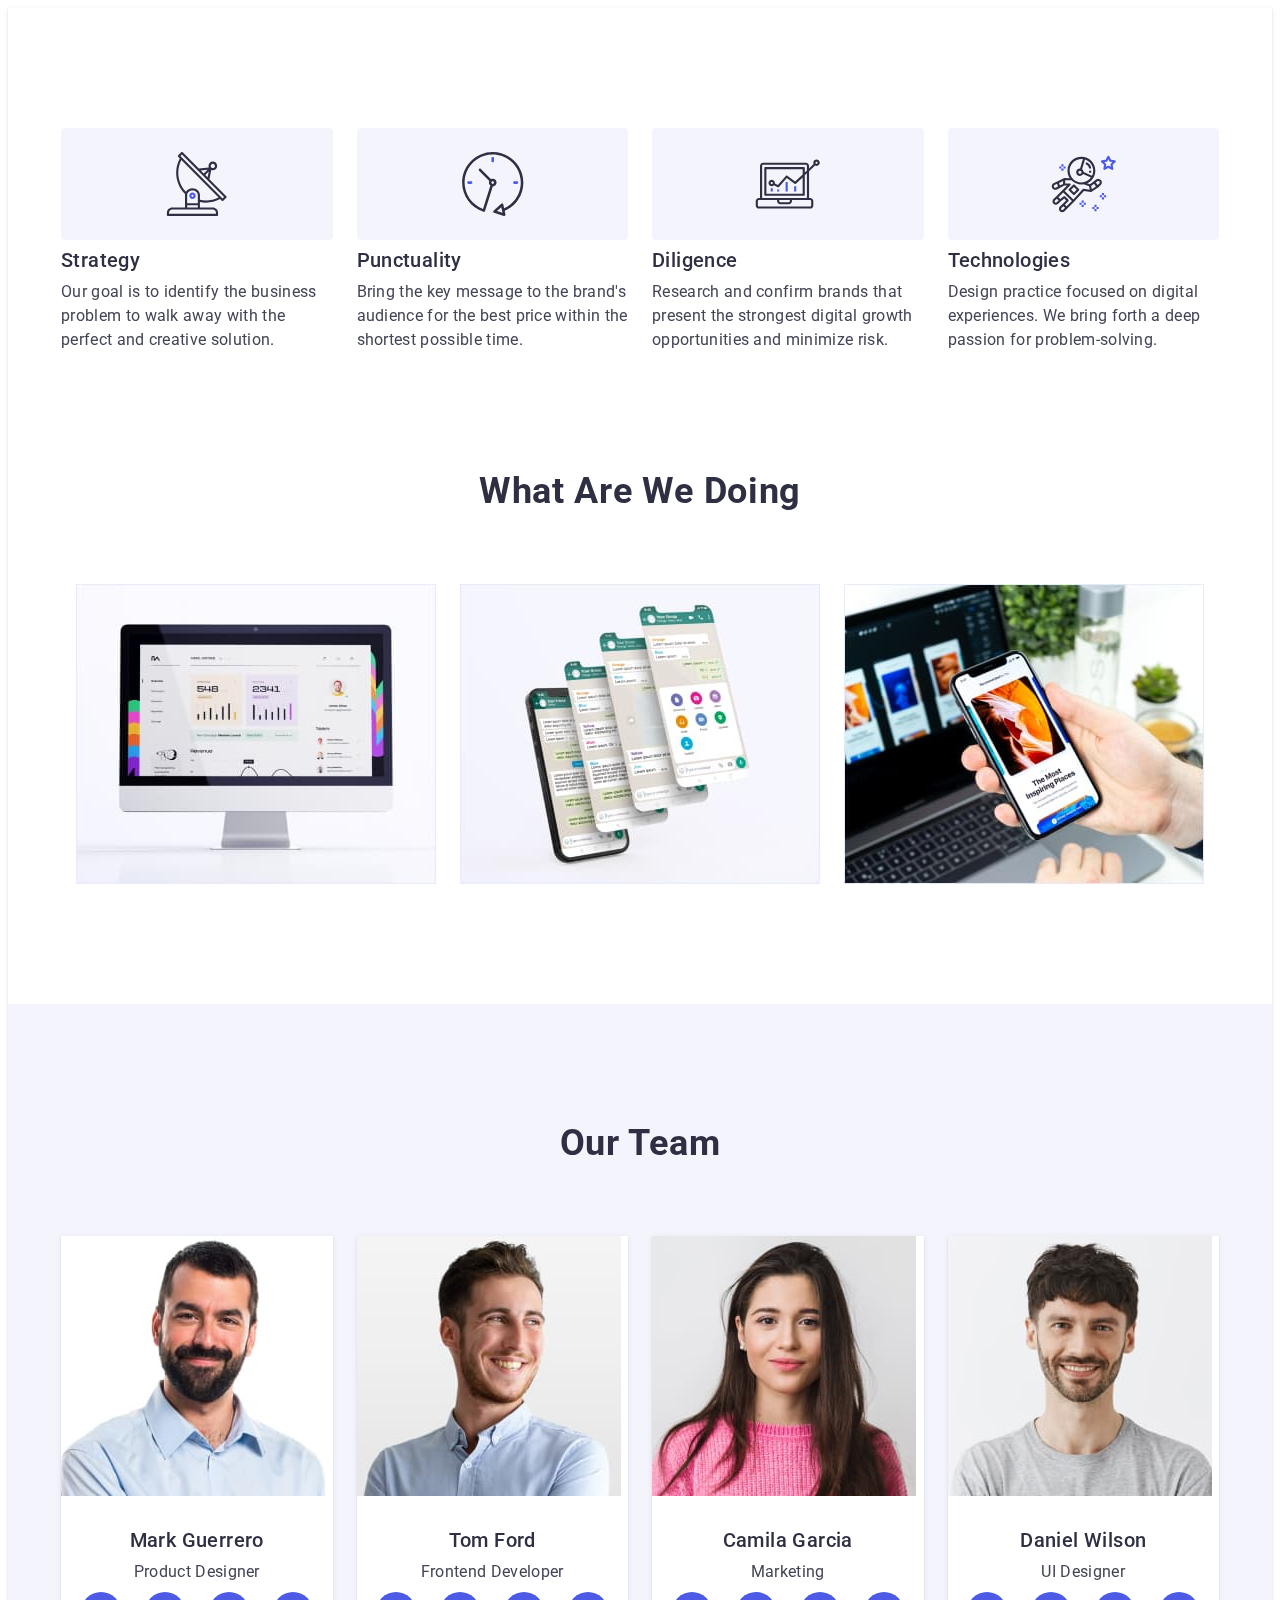
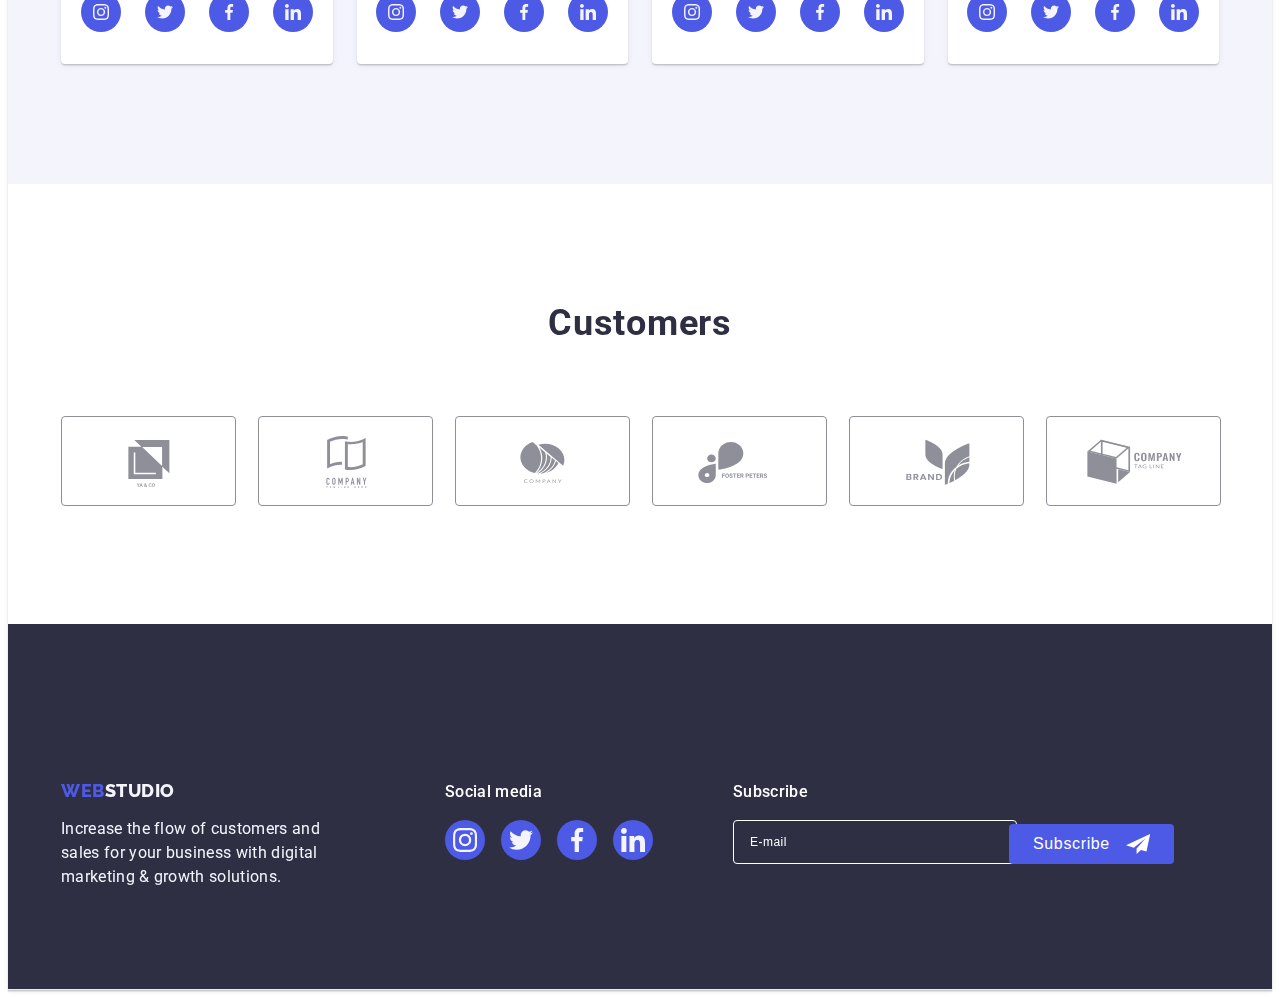
==== commit 2dd3573e: "footer" ====
--- a/index.html
+++ b/index.html
@@ -386,7 +386,7 @@
       </section>
     </main>
     <!-- футер -->
-    <!-- <footer class="allfooter">
+    <footer class="allfooter">
       <div class="container footer-container">
         <div class="footer-logo-frame">
           <a class="footer-logo link" href="./index.html"
@@ -452,7 +452,7 @@
           </button>
         </div>
       </div>
-    </footer> -->
+    </footer>
 
     <!--  modal window -->
     <div class="backdrop is-hidden" data-modal>
--- a/css/styles.css
+++ b/css/styles.css
@@ -422,11 +422,15 @@
 }
 .footer-container {
   display: flex;
-  flex-direction: row;
-  align-items: baseline;
+  flex-direction: column;
+  gap: 72px;
+  align-items: center;
 }
 .footer-logo-frame {
-  margin-right: 120px;
+  display: flex;
+  flex-direction: column;
+  align-items: center;
+  justify-content: center;
 }
 .footer-logo {
   font-family: "Raleway", sans-serif;
@@ -436,7 +440,7 @@
   letter-spacing: 0.03em;
   text-transform: uppercase;
   color: var(--second-color);
-  display: inline-block;
+  /* display: inline-block; */
   margin-bottom: 16px;
 }
 .logo-span {
@@ -451,7 +455,7 @@
 }
 .footer-soc-frame {
   max-width: 208px;
-  margin-right: 80px;
+  /* margin-right: 80px; */
 }
 .footer-soc-text {
   font-weight: 500;
@@ -460,6 +464,7 @@
   letter-spacing: 0.02em;
   margin-bottom: 16px;
   color: var(--white-bg-color);
+  text-align: center;
 }
 .footer-soc-list {
   display: flex;
@@ -491,11 +496,14 @@
 }
 
 .footer-subscribe-frame {
-  max-width: 453px;
-  display: flex;
-  margin-right: a0;
+  min-width: 290px;
+
+  display: flex;
+  flex-direction: column;
+  gap: 16px;
 }
 .footer-subscribe-form {
+  width: 100%;
 }
 .footer-subscribe-label {
   font-weight: 500;
@@ -504,14 +512,15 @@
   letter-spacing: 0.02em;
   color: var(--white-bg-color);
   margin-bottom: 16px;
-  display: block;
+  display: flex;
+  justify-content: center;
 }
 .footer-subscribe-input {
   border: 1px solid var(--white-bg-color);
   border-radius: 4px;
   background-color: transparent;
   display: block;
-  width: 264px;
+  width: 100%;
   height: 40px;
   margin-right: 24px;
   padding-left: 16px;
@@ -529,7 +538,7 @@
 }
 
 .footer-subscribe-btn {
-  min-width: 165px;
+  max-width: 165px;
   height: 40px;
   background: var(--second-color);
   border-radius: 4px;
@@ -541,6 +550,7 @@
   border: none;
   display: flex;
   align-items: center;
+  margin: 0 auto;
   /* justify-content: center; */
   padding-left: 24px;
   gap: 16px;
--- a/css/media.css
+++ b/css/media.css
@@ -1,6 +1,10 @@
 @media screen and (min-width: 428px) {
   .container {
     max-width: 426px;
+  }
+
+  .footer-subscribe-frame {
+    min-width: 396px;
   }
 }
 /* ----------------------------------------------------tab */
@@ -43,7 +47,45 @@
   .customers-item:nth-child(n + 4) {
     margin-top: 52px;
   }
+  .footer-container {
+    flex-direction: row;
+    flex-wrap: wrap;
+    align-items: baseline;
+    max-width: 582px;
+    gap: 24px;
+  }
+  .footer-logo {
+    display: block;
+    margin-right: auto;
+  }
+
+  .footer-subscribe-frame {
+    gap: 24 px;
+    flex-direction: row;
+    margin-top: 56px;
+    min-width: 453px;
+  }
+
+  .footer-subscribe-form {
+    width: 264px;
+  }
+  .footer-subscribe-label {
+    display: block;
+    margin-left: auto;
+  }
+  .footer-subscribe-btn {
+    min-width: 165px;
+    /* margin: 0; */
+  }
 }
+/* ------------------------------------------Cross position */
+
+/* @media screen and (min-width: 319px) and (max-width: 767px) {
+  .customers-item:nth-child(n + 3) {
+    margin-top: 56px;
+  }
+} */
+
 /* ------------------------------------------------Desctop */
 @media screen and (min-width: 1158px) {
   .container {
@@ -115,4 +157,34 @@
   .customers-item:nth-child(n + 3) {
     margin-top: 0;
   }
+  .footer-container {
+    display: flex;
+    flex-direction: row;
+    align-items: baseline;
+    gap: 0;
+  }
+  .footer-logo-frame {
+    margin-right: 120px;
+    display: block;
+  }
+  .footer-soc-frame {
+    margin-right: 80px;
+  }
+  .footer-soc-text {
+    text-align: start;
+  }
+  .footer-subscribe-frame {
+    gap: 0;
+    flex-direction: row;
+  }
+  .footer-subscribe-label {
+    display: block;
+  }
+  .footer-subscribe-input {
+    width: 264px;
+  }
+  .footer-subscribe-btn {
+    min-width: 165px;
+    /* margin: 0; */
+  }
 }
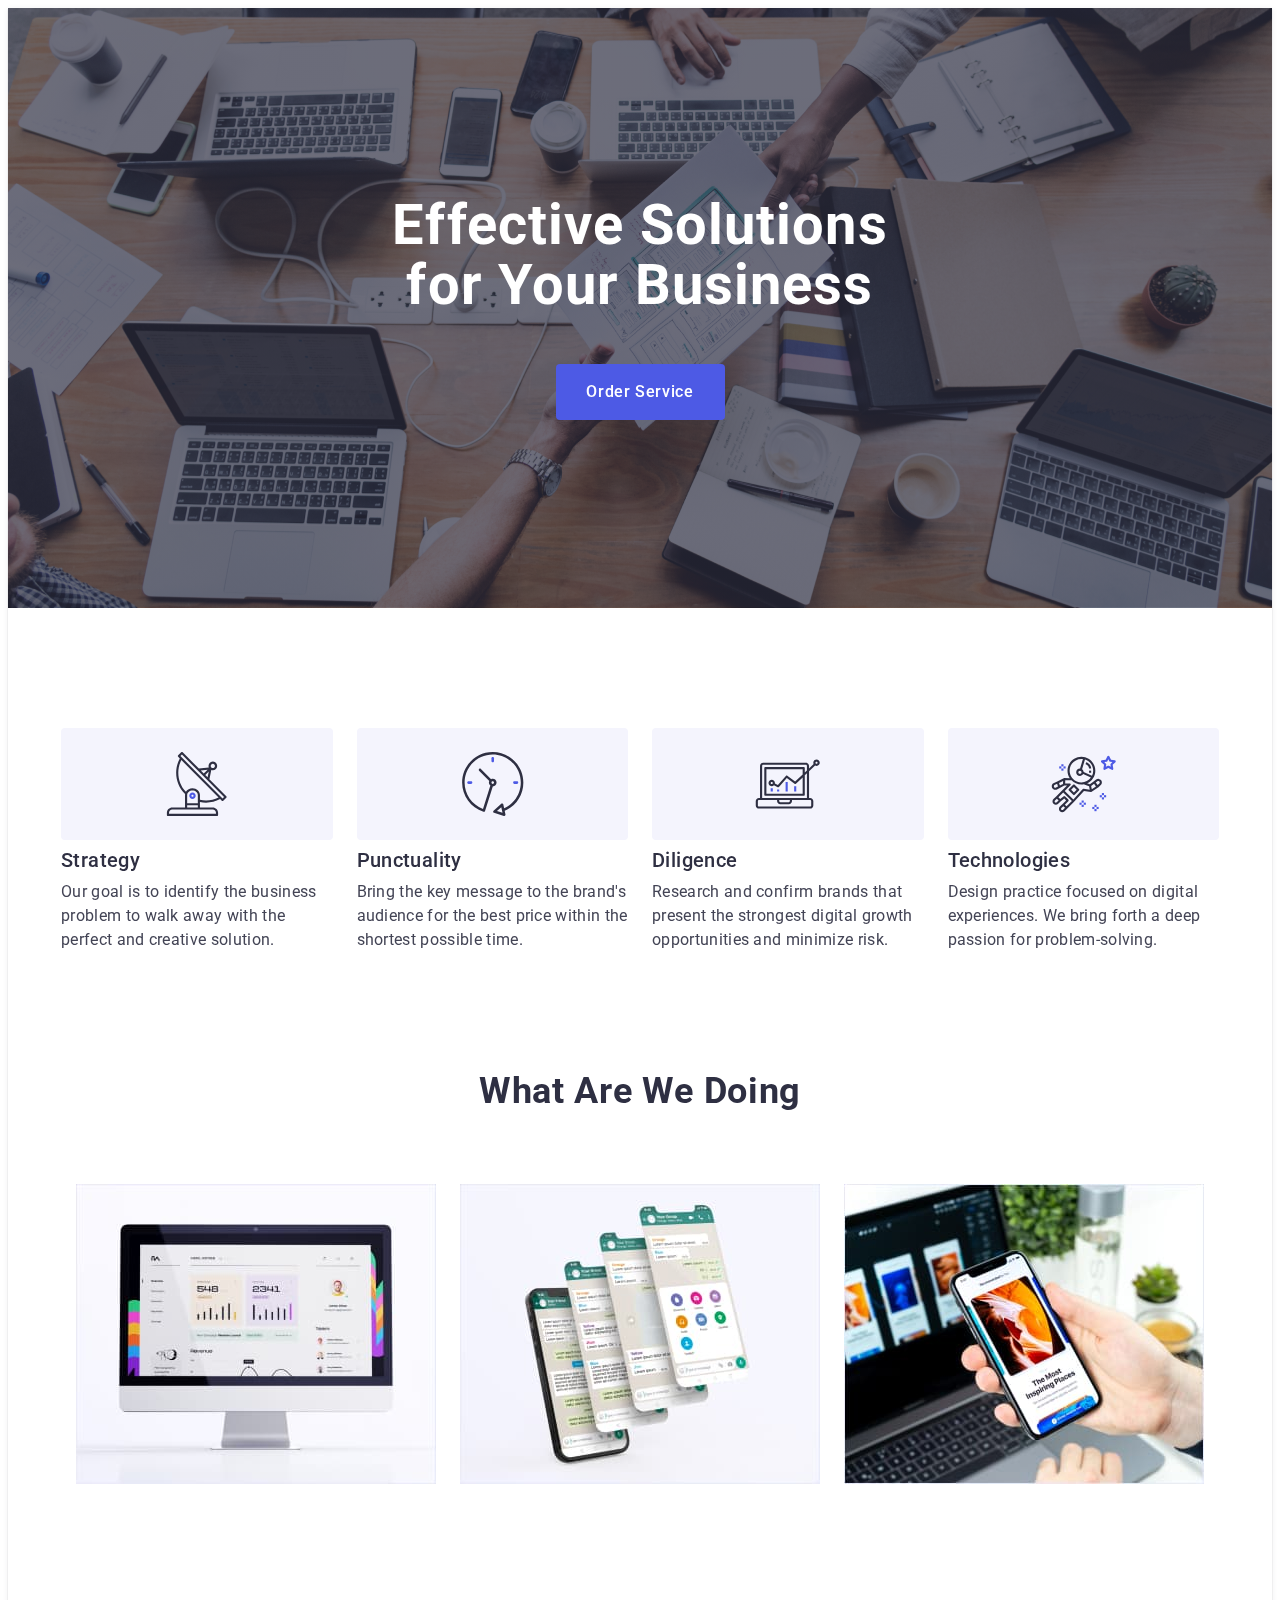
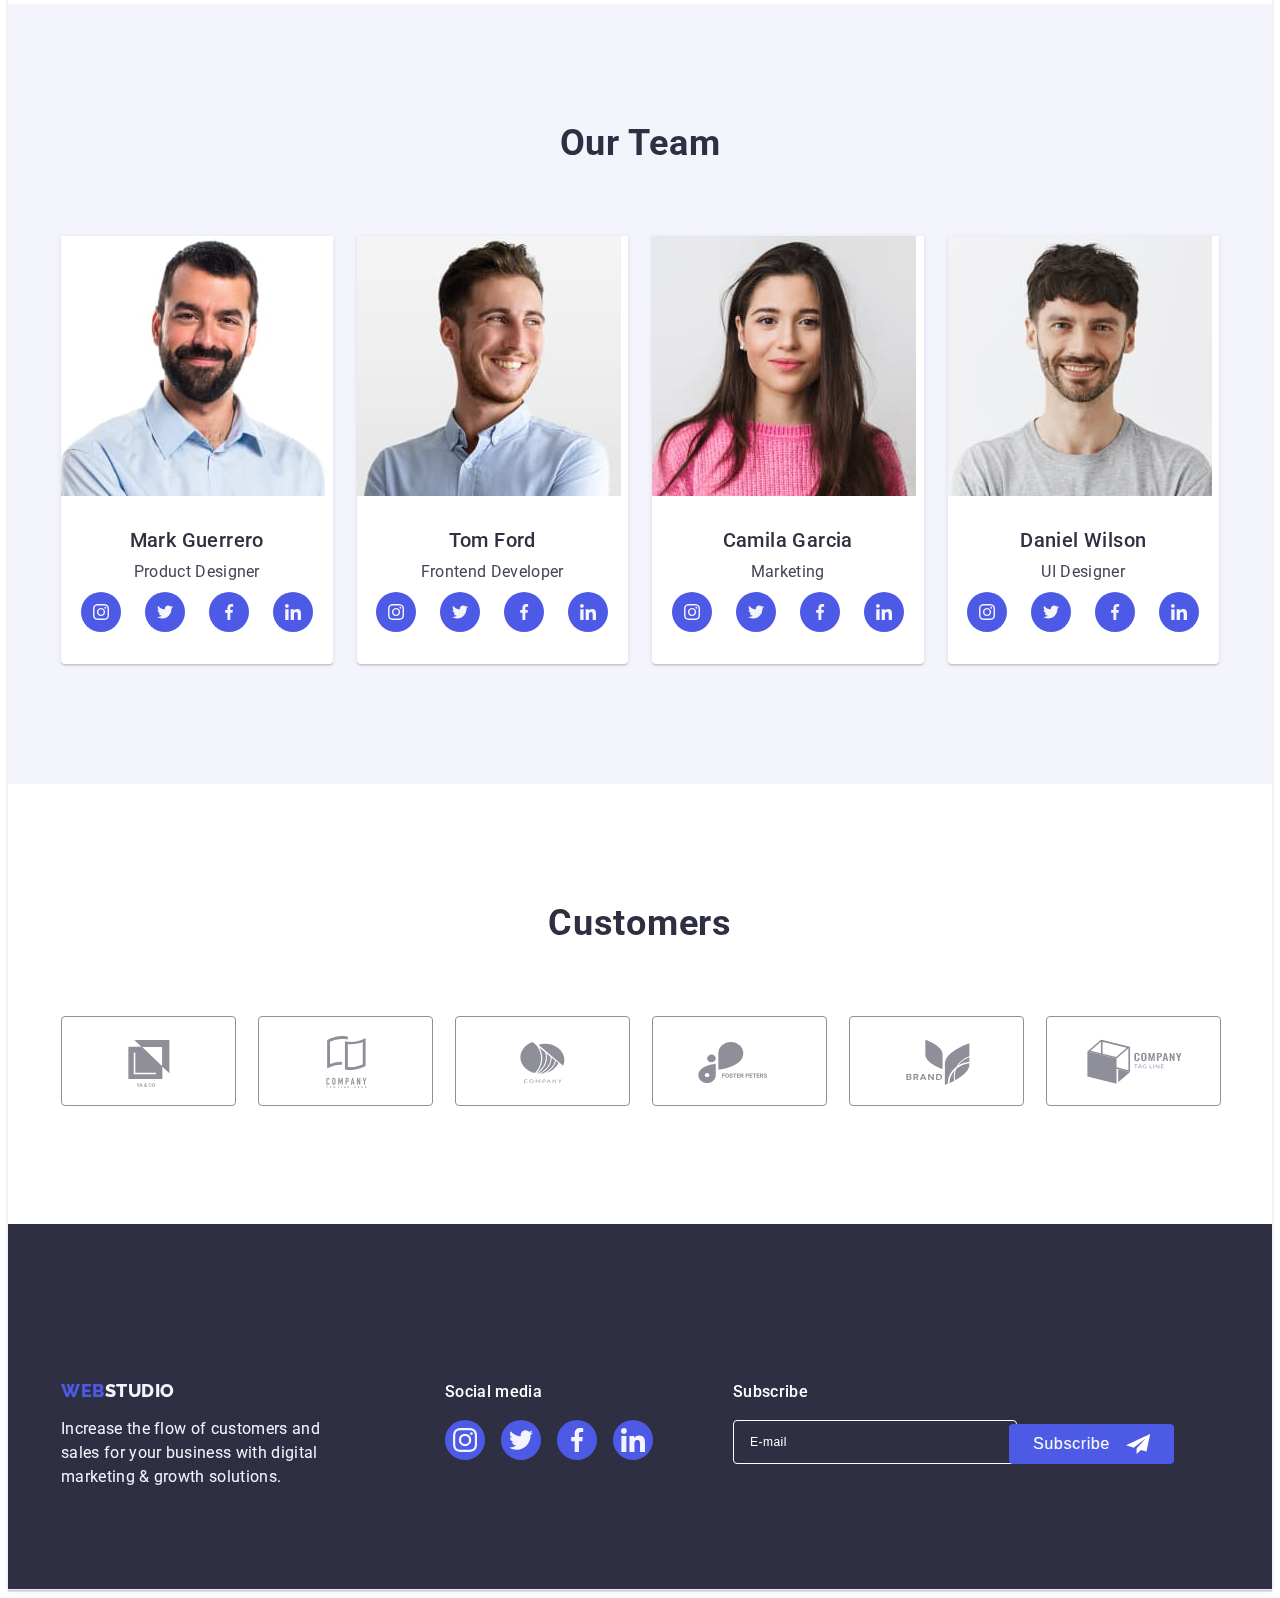
==== commit 1c3e82ab: "hero" ====
--- a/index.html
+++ b/index.html
@@ -62,14 +62,14 @@
     </header>
     <main> -->
       <!-- hero -->
-      <!-- <section class="hero">
-        <div class="container hero-container">
+      <section class="hero">
+        <div class="container ">
           <h1 class="hero-title">Effective Solutions for Your Business</h1>
           <button class="hero-btn" type="button" data-modal-open>
             Order Service
           </button>
         </div>
-      </section> -->
+      </section>
       <!-- переваги секція 1 -->
       <section class="advtg">
        <div class="container">
--- a/css/styles.css
+++ b/css/styles.css
@@ -172,27 +172,23 @@
   max-width: 1440px;
   margin: 0 auto;
   background-position: 50% 50%;
-  padding: 188px 0;
+  padding: 112px 0;
   background-size: cover;
 }
-.hero-container {
-  /* display: flex;
-  flex-direction: column;
-  padding: 188px 0;
-  align-items: center;
-  gap: 48px; */
-
-  /* padding: 188px 0; */
-}
+
 .hero-title {
   font-weight: 700;
-  font-size: 56px;
-  line-height: 1.07;
+  /* font-size: 56px; */
+  font-size: 36px;
+  /* line-height: 1.07; */
+  line-height: 1.11;
   text-align: center;
   letter-spacing: 0.02em;
   color: var(--white-bg-color);
   max-width: 496px;
   margin: 0 auto;
+  text-transform: capitalize;
+  max-width: 320px;
 }
 .hero-btn {
   font-weight: 500;
@@ -208,7 +204,7 @@
   height: 56px;
   margin: 0 auto;
   display: block;
-  margin-top: 48px;
+  margin-top: 72px;
   border: none;
   transition: background-color var(--transition-auto);
 }
@@ -382,15 +378,15 @@
 .customers-list {
   display: flex;
   flex-wrap: wrap;
-  gap: 16px;
+  gap: 72px 16px;
 }
 .customers-item {
   width: calc((100% - 16px) / 2);
   height: 88px;
 }
-.customers-item:nth-child(n + 3) {
+/* .customers-item:nth-child(n + 3) {
   margin-top: 56px;
-}
+} */
 .customers-link {
   width: 100%;
   height: 100%;
@@ -538,7 +534,7 @@
 }
 
 .footer-subscribe-btn {
-  max-width: 165px;
+  min-width: 165px;
   height: 40px;
   background: var(--second-color);
   border-radius: 4px;
--- a/css/media.css
+++ b/css/media.css
@@ -12,6 +12,15 @@
   .container {
     max-width: 766px;
   }
+  .hero-title {
+    max-width: 496px;
+    font-size: 56px;
+    line-height: 1.07;
+    text-transform: none;
+  }
+  .hero-btn {
+    margin-top: 36px;
+  }
   .advtg-list {
     gap: 24px;
   }
@@ -25,13 +34,10 @@
   .team-list {
     flex-direction: row;
     flex-wrap: wrap;
-    gap: 24px;
+    gap: 64px 24px;
     justify-content: center;
   }
-  .team-card:first-child,
-  .team-card:nth-child(2) {
-    margin-bottom: 40px;
-  }
+
   .customers .container {
     max-width: 582px;
   }
@@ -41,12 +47,7 @@
   .customers-item {
     width: calc((100% - 48px) / 3);
   }
-  .customers-item:nth-child(n + 3) {
-    margin-top: 0;
-  }
-  .customers-item:nth-child(n + 4) {
-    margin-top: 52px;
-  }
+
   .footer-container {
     flex-direction: row;
     flex-wrap: wrap;
@@ -90,6 +91,13 @@
 @media screen and (min-width: 1158px) {
   .container {
     max-width: 1158px;
+  }
+  .hero {
+    padding: 188px 0;
+  }
+
+  .hero-btn {
+    margin-top: 48px;
   }
   .advtg {
     padding-top: 120px;
@@ -135,10 +143,7 @@
   .team-card {
     width: calc((100% - 72px) / 4);
   }
-  .team-card:first-child,
-  .team-card:nth-child(2) {
-    margin-bottom: 0px;
-  }
+
   .customers .container {
     max-width: 1158px;
   }
@@ -154,9 +159,7 @@
   .customers-item {
     width: calc((100% - 120px) / 6);
   }
-  .customers-item:nth-child(n + 3) {
-    margin-top: 0;
-  }
+
   .footer-container {
     display: flex;
     flex-direction: row;
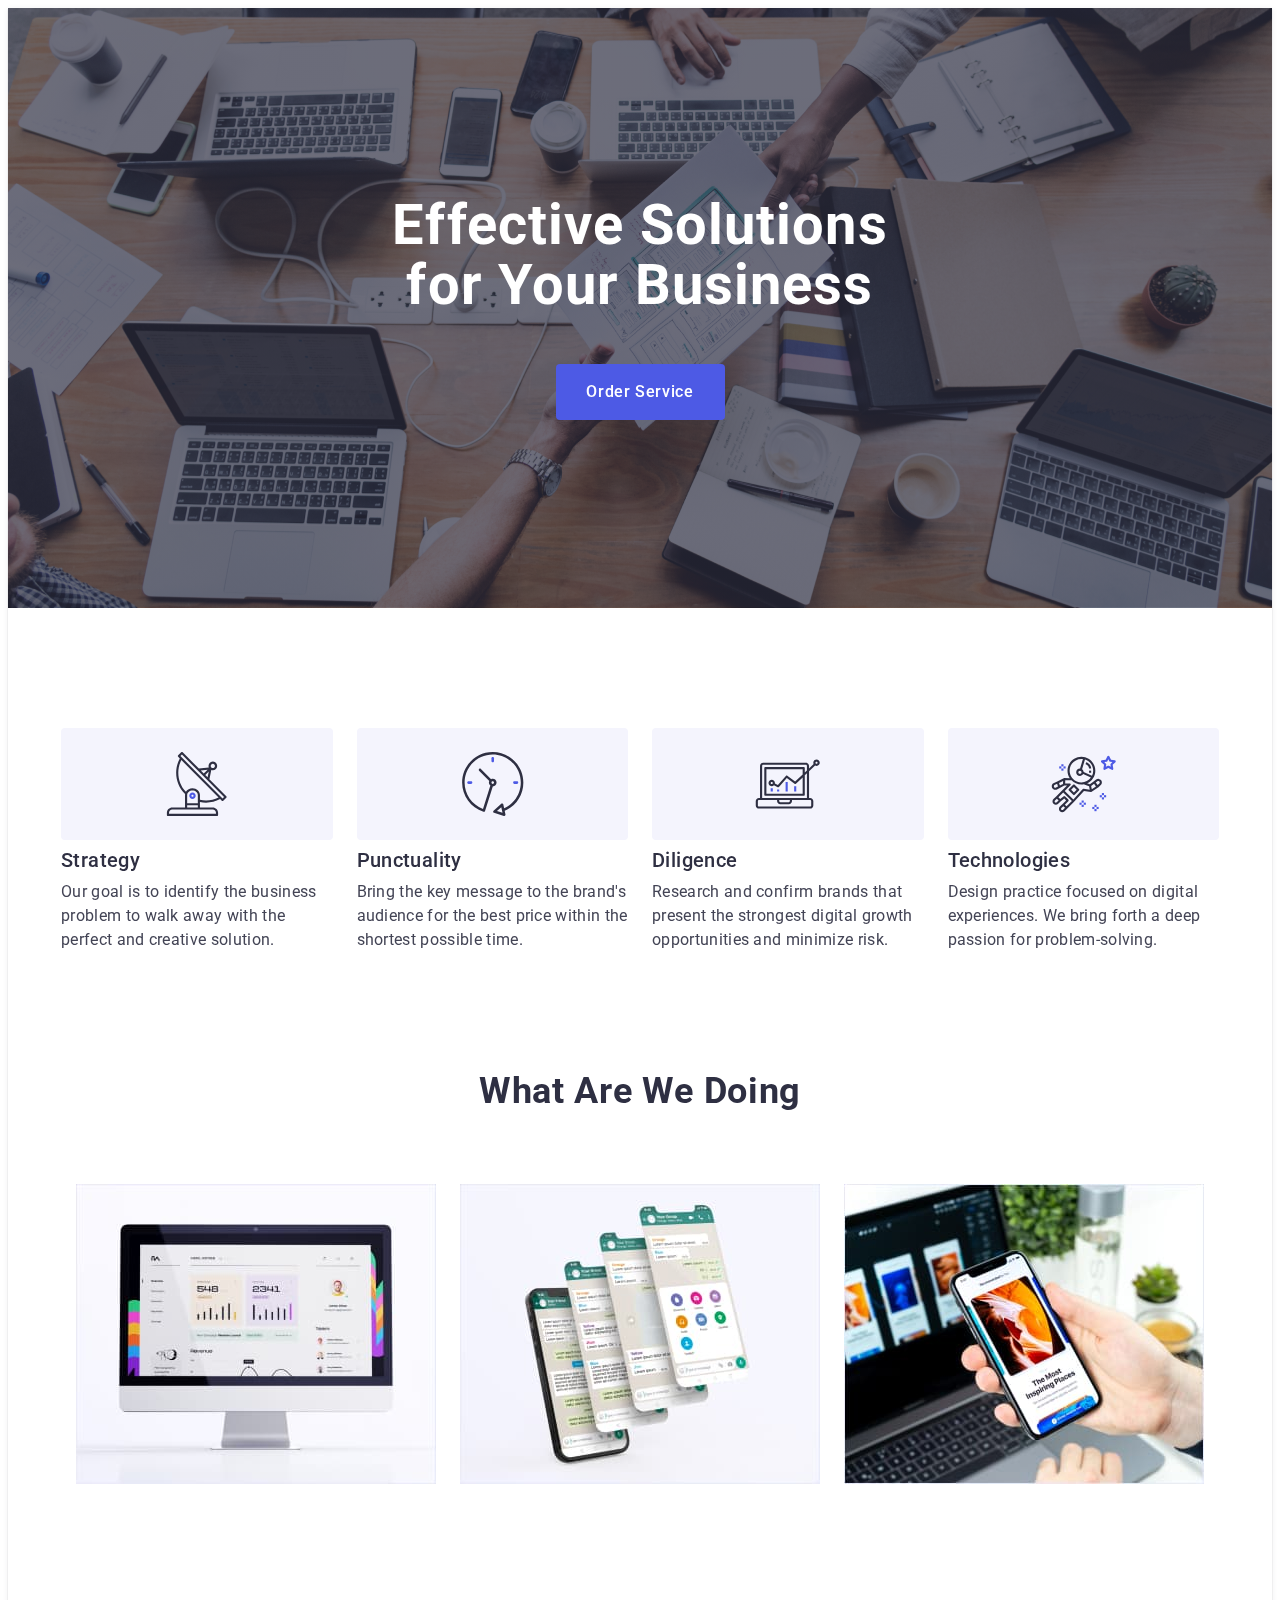
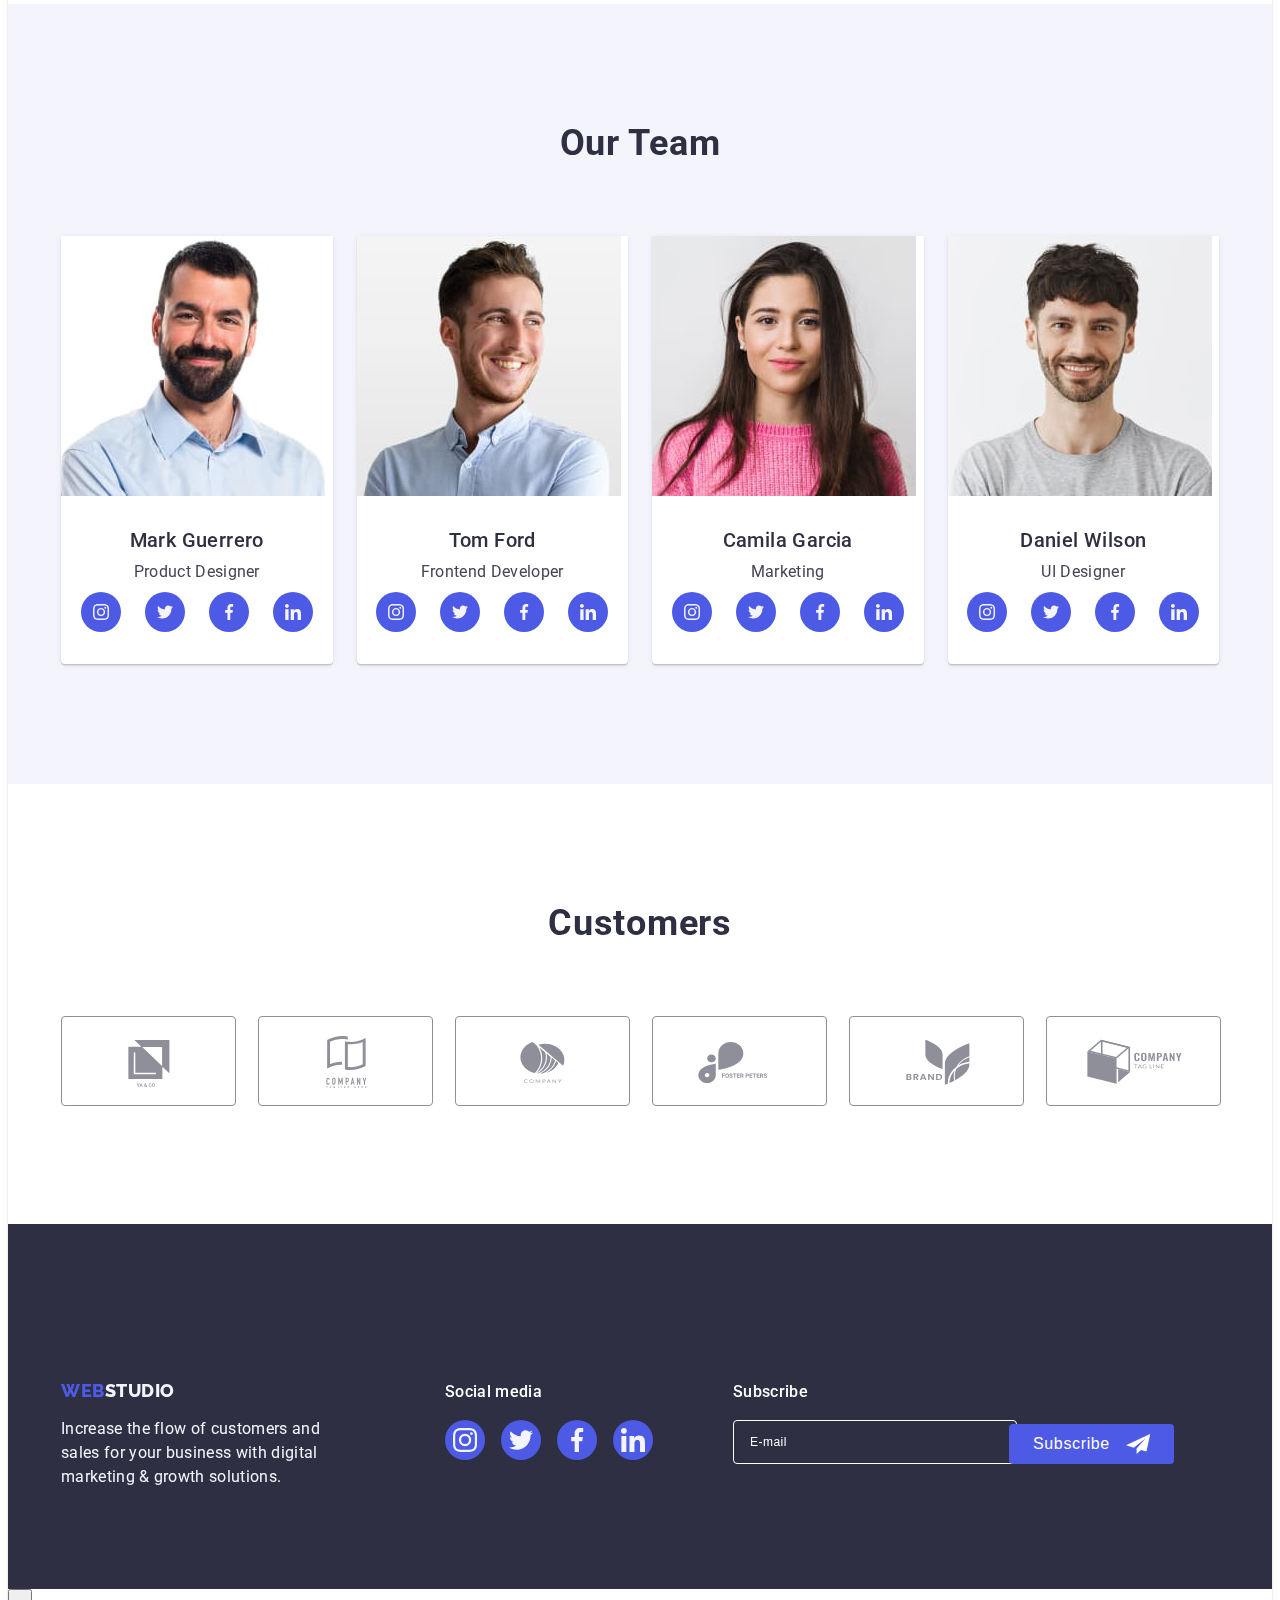
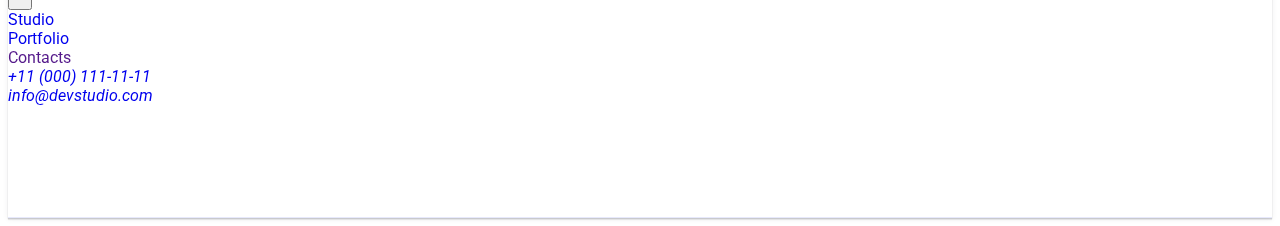
==== commit 52eefcfa: "img dpi" ====
--- a/index.html
+++ b/index.html
@@ -138,6 +138,7 @@
             <li class="wedoing-img">
               <img
                 class="wedoing-box"
+                srcset="./images/box1.jpg 1x ,./images/box1-2x.jpg 2x"
                 src="./images/box1.jpg"
                 alt="framework"
                 width="360"
@@ -146,6 +147,7 @@
             <li class="wedoing-img">
               <img
                 class="wedoing-box"
+                srcset="./images/box2.jpg 1x ,./images/box2-2x.jpg 2x"
                 src="./images/box2.jpg"
                 alt="plan maket"
                 width="360"
@@ -154,6 +156,7 @@
             <li class="wedoing-img">
               <img
                 class="wedoing-box"
+                srcset="./images/box3.jpg 1x ,./images/box3-2x.jpg 2x"
                 src="./images/box3.jpg"
                 alt="styles"
                 width="360"
@@ -169,6 +172,7 @@
           <ul class="team-list list">
             <li class="team-card">
               <img
+              srcset="./images/team-card1.jpg 1x ,./images/team-card1-2x.jpg 2x"
                 src="./images/team-card1.jpg"
                 alt="photo Mark Guerrero "
                 width="264"
@@ -210,6 +214,7 @@
             </li>
             <li class="team-card">
               <img
+              srcset="./images/team-card2.jpg 1x ,./images/team-card2-2x.jpg 2x"
                 src="./images/team-card2.jpg"
                 alt="photo Tom Ford "
                 width="264"
@@ -251,6 +256,7 @@
             </li>
             <li class="team-card">
               <img
+              srcset="./images/team-card3.jpg 1x ,./images/team-card3-2x.jpg 2x"
                 src="./images/team-card3.jpg"
                 alt="photo Camila Garcia "
                 width="264"
@@ -292,6 +298,7 @@
             </li>
             <li class="team-card">
               <img
+              srcset="./images/team-card4.jpg 1x ,./images/team-card4-2x.jpg 2x"
                 src="./images/team-card4.jpg"
                 alt="photo Daniel Wilson "
                 width="264"
@@ -533,3 +540,64 @@
     <script src="./js/modal.js"></script>
   </body>
 </html>
+
+<div class="mob-menu" data-menu="">
+        <div>
+          <button type="button" class="close-menu-btn" data-menu-close="">
+            <svg class="close-menu-icon" width="8" height="8">
+              <use href="./images/icons.svg#icon-close-black"></use>
+            </svg>
+          </button>
+          <ul class="mob-menu-list list">
+            <li class="mob-menu-item">
+              <a class="mob-menu-link link current" href="./index.html">Studio</a>
+            </li>
+            <li class="mob-menu-item">
+              <a class="mob-menu-link link" href="./portfolio.html">Portfolio</a>
+            </li>
+            <li class="mob-menu-item">
+              <a class="mob-menu-link link" href="">Contacts</a>
+            </li>
+          </ul>
+        </div>
+        <address class="mob-menu-contacts">
+          <ul class="mob-menu-contacts-list list">
+            <li class="mob-menu-contacts-item">
+              <a class="mob-tel-contacts-link link" href="tel:+110001111111">+11 (000) 111-11-11</a>
+            </li>
+            <li class="mob-menu-contacts-item">
+              <a class="mob-mail-contacts-link link" href="mailto:info@devstudio.com">info@devstudio.com</a>
+            </li>
+          </ul>
+        </address>
+        <ul class="mob-menu-soc-list list">
+          <li class="mob-menu-soc-item">
+            <a class="mob-menu-soc-link" href="" aria-label="instagram" target="_blank" rel="nooper noreferrer">
+              <svg class="mob-menu-soc-icon" width="24" height="24">
+                <use href="./images/icons.svg#icon-footer-inst"></use>
+              </svg>
+            </a>
+          </li>
+          <li class="mob-menu-soc-item">
+            <a class="mob-menu-soc-link" href="" aria-label="twitter" target="_blank" rel="nooper noreferrer">
+              <svg class="mob-menu-soc-icon" width="24" height="24">
+                <use href="./images/icons.svg#icon-footer-twit"></use>
+              </svg>
+            </a>
+          </li>
+          <li class="mob-menu-soc-item">
+            <a class="mob-menu-soc-link" href="" aria-label="facebook" target="_blank" rel="nooper noreferrer">
+              <svg class="mob-menu-soc-icon" width="24" height="24">
+                <use href="./images/icons.svg#icon-footer-fb"></use>
+              </svg>
+            </a>
+          </li>
+          <li class="mob-menu-soc-item">
+            <a class="mob-menu-soc-link" href="" aria-label="linkedin" target="_blank" rel="nooper noreferrer">
+              <svg class="mob-menu-soc-icon" width="24" height="24">
+                <use href="./images/icons.svg#icon-footer-linkedin"></use>
+              </svg>
+            </a>
+          </li>
+        </ul>
+      </div>--- a/css/styles.css
+++ b/css/styles.css
@@ -167,7 +167,7 @@
       rgba(46, 47, 66, 0.7),
       rgba(46, 47, 66, 0.7)
     ),
-    url(../images/hero-image.jpg);
+    url(../images/hero-image-mob.jpg);
   background-repeat: no-repeat;
   max-width: 1440px;
   margin: 0 auto;
@@ -176,6 +176,17 @@
   background-size: cover;
 }
 
+@media (min-device-pixel-ratio: 2),
+  (min-resolution: 192dpi),
+  (min-resolution: 2dppx) {
+  .hero {
+    background-image: linear-gradient(
+        rgba(46, 47, 66, 0.7),
+        rgba(46, 47, 66, 0.7)
+      ),
+      url(../images/hero-image-mob-2x.jpg);
+  }
+}
 .hero-title {
   font-weight: 700;
   /* font-size: 56px; */
--- a/css/media.css
+++ b/css/media.css
@@ -12,6 +12,25 @@
   .container {
     max-width: 766px;
   }
+  .hero {
+    background-image: linear-gradient(
+        rgba(46, 47, 66, 0.7),
+        rgba(46, 47, 66, 0.7)
+      ),
+      url(../images/hero-image-tab.jpg);
+  }
+
+  @media (min-device-pixel-ratio: 2),
+    (min-resolution: 192dpi),
+    (min-resolution: 2dppx) {
+    .hero {
+      background-image: linear-gradient(
+          rgba(46, 47, 66, 0.7),
+          rgba(46, 47, 66, 0.7)
+        ),
+        url(../images/hero-image-tab-2x.jpg);
+    }
+  }
   .hero-title {
     max-width: 496px;
     font-size: 56px;
@@ -94,8 +113,23 @@
   }
   .hero {
     padding: 188px 0;
-  }
-
+    background-image: linear-gradient(
+        rgba(46, 47, 66, 0.7),
+        rgba(46, 47, 66, 0.7)
+      ),
+      url(../images/hero-image.jpg);
+  }
+  @media (min-device-pixel-ratio: 2),
+    (min-resolution: 192dpi),
+    (min-resolution: 2dppx) {
+    .hero {
+      background-image: linear-gradient(
+          rgba(46, 47, 66, 0.7),
+          rgba(46, 47, 66, 0.7)
+        ),
+        url(../images/hero-image-2x.jpg);
+    }
+  }
   .hero-btn {
     margin-top: 48px;
   }
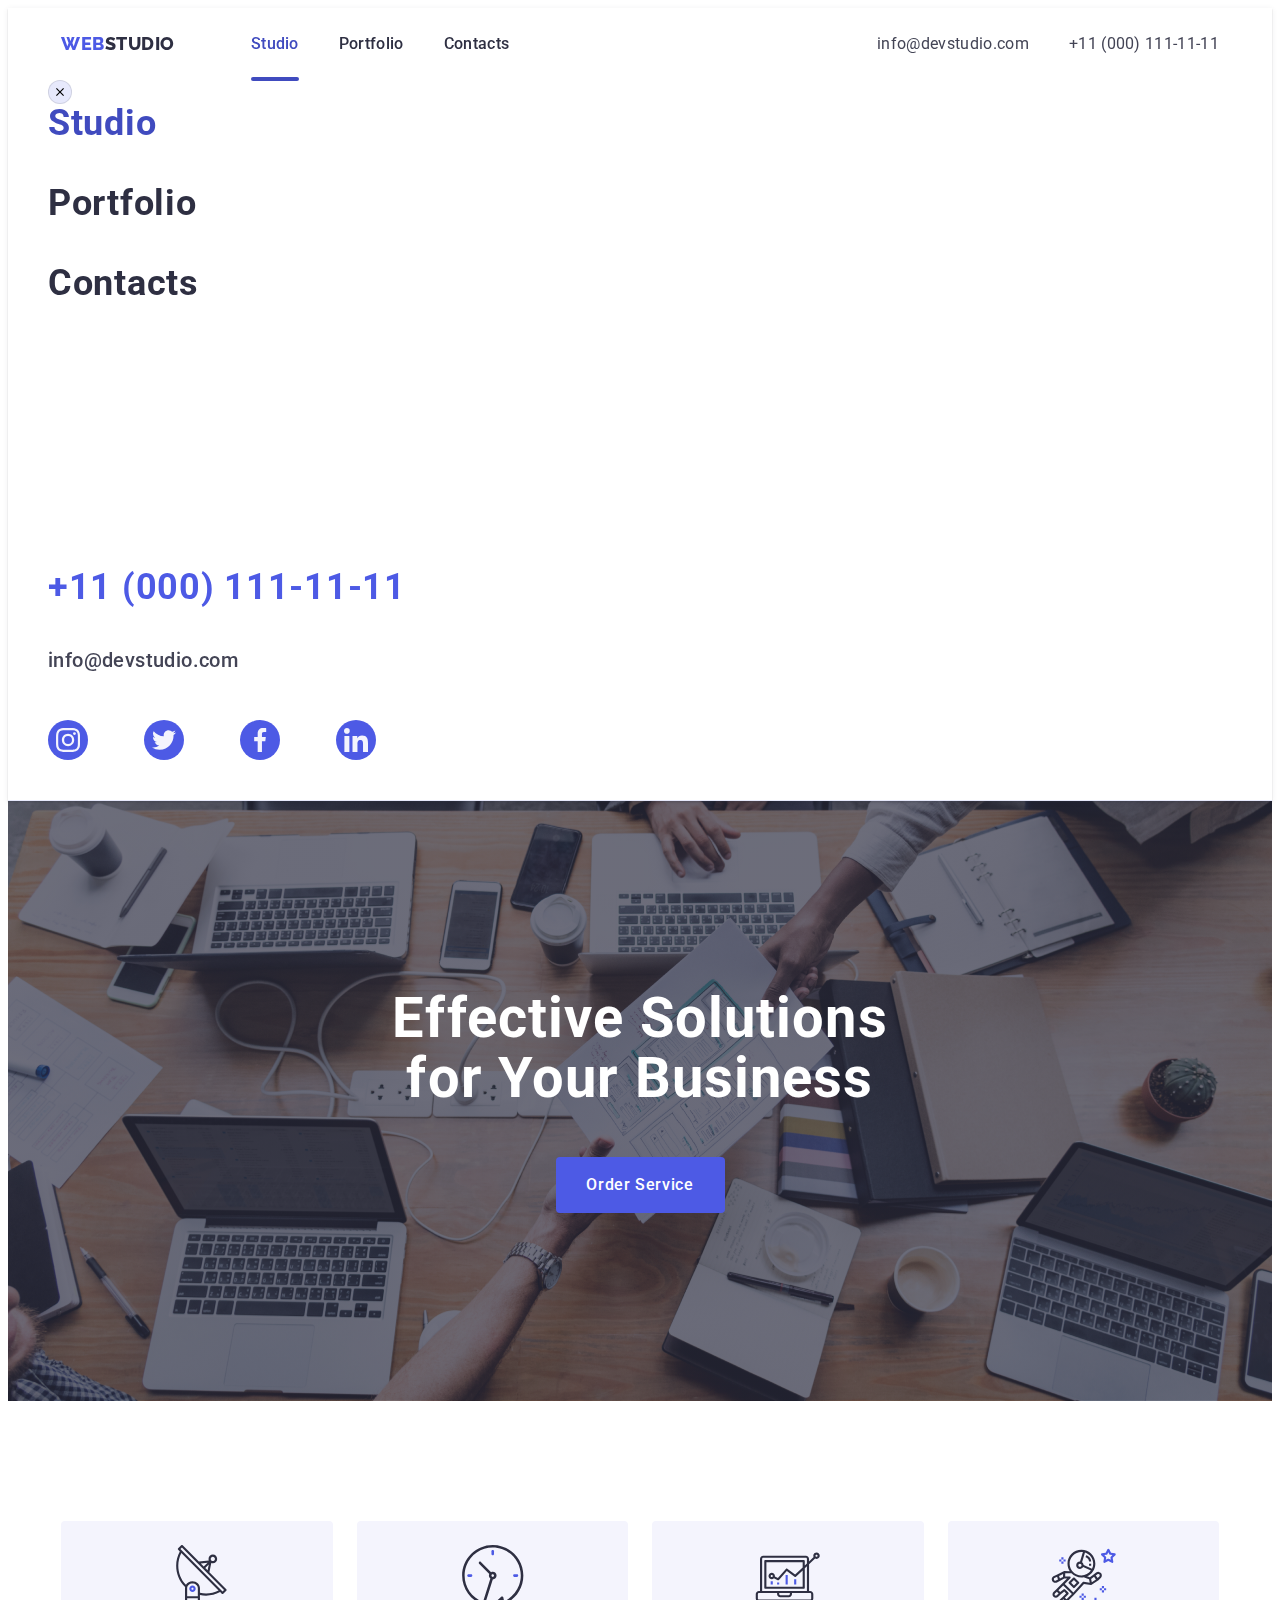
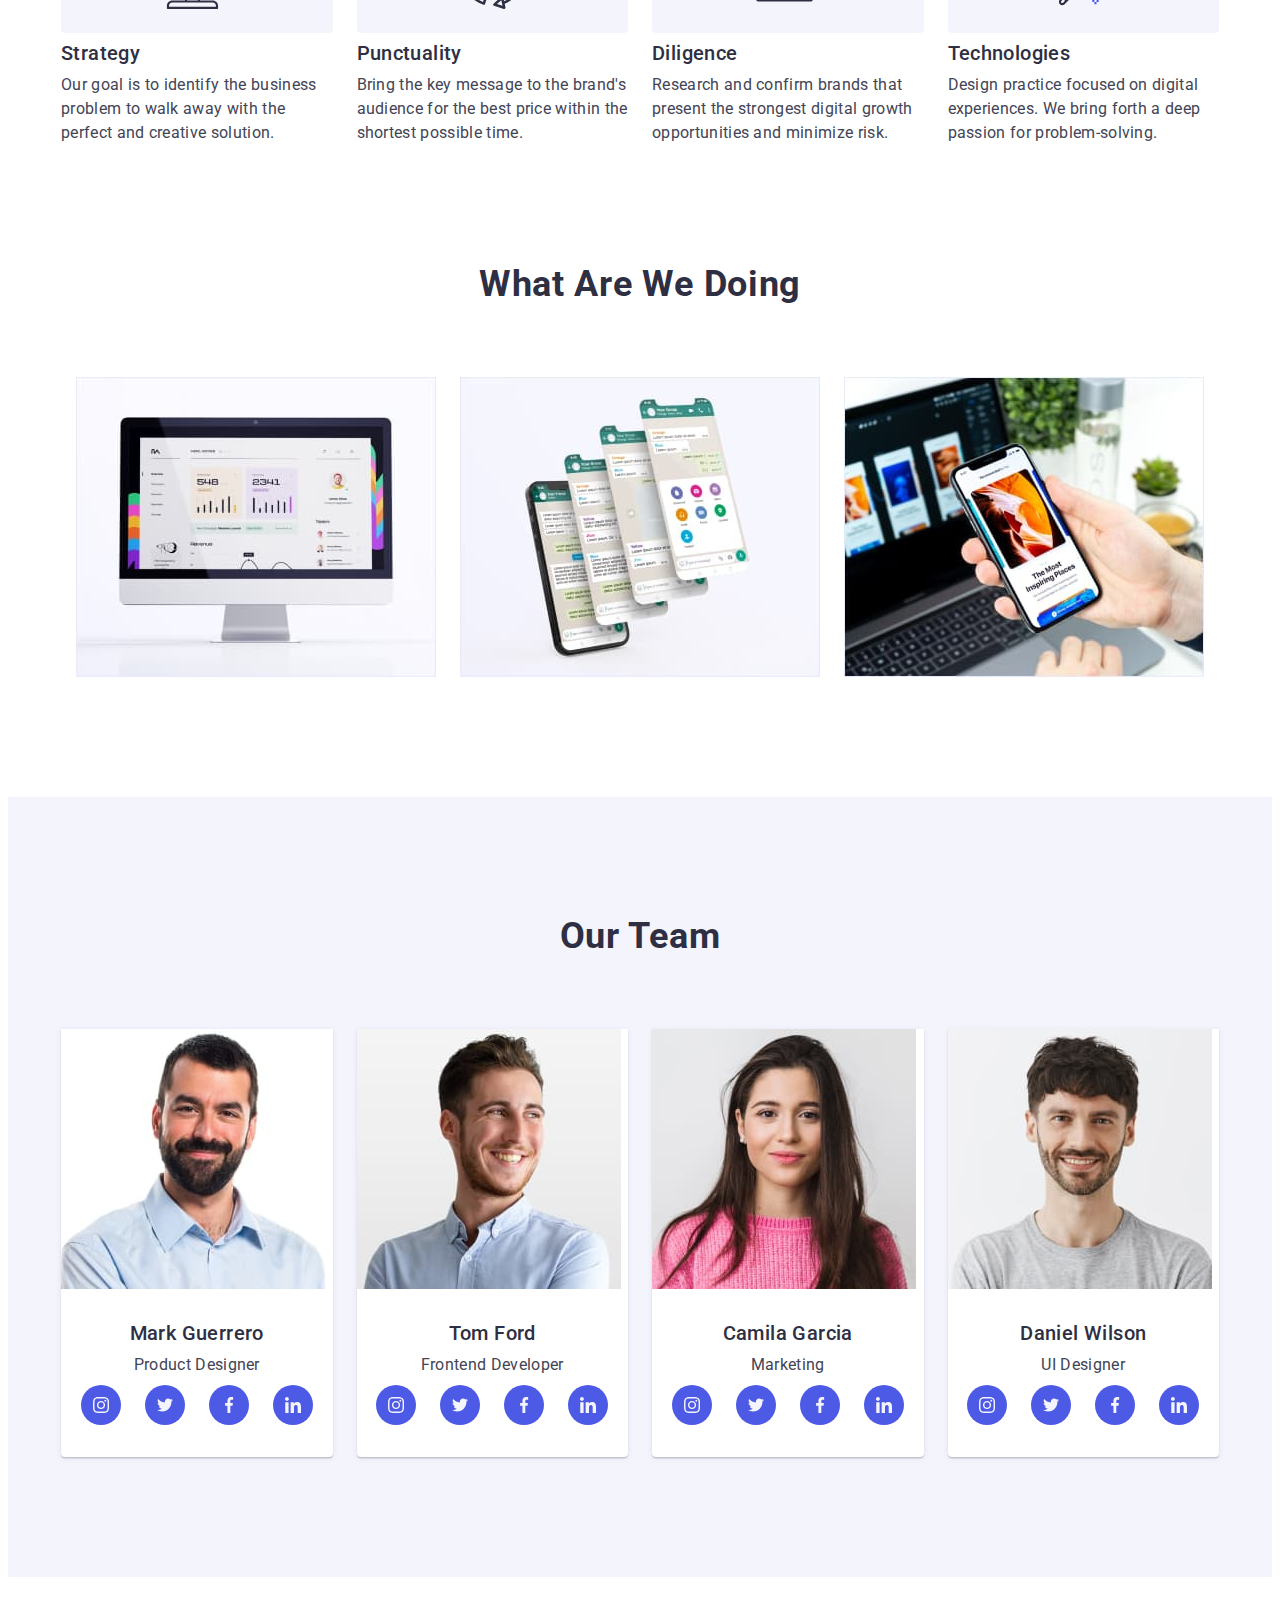
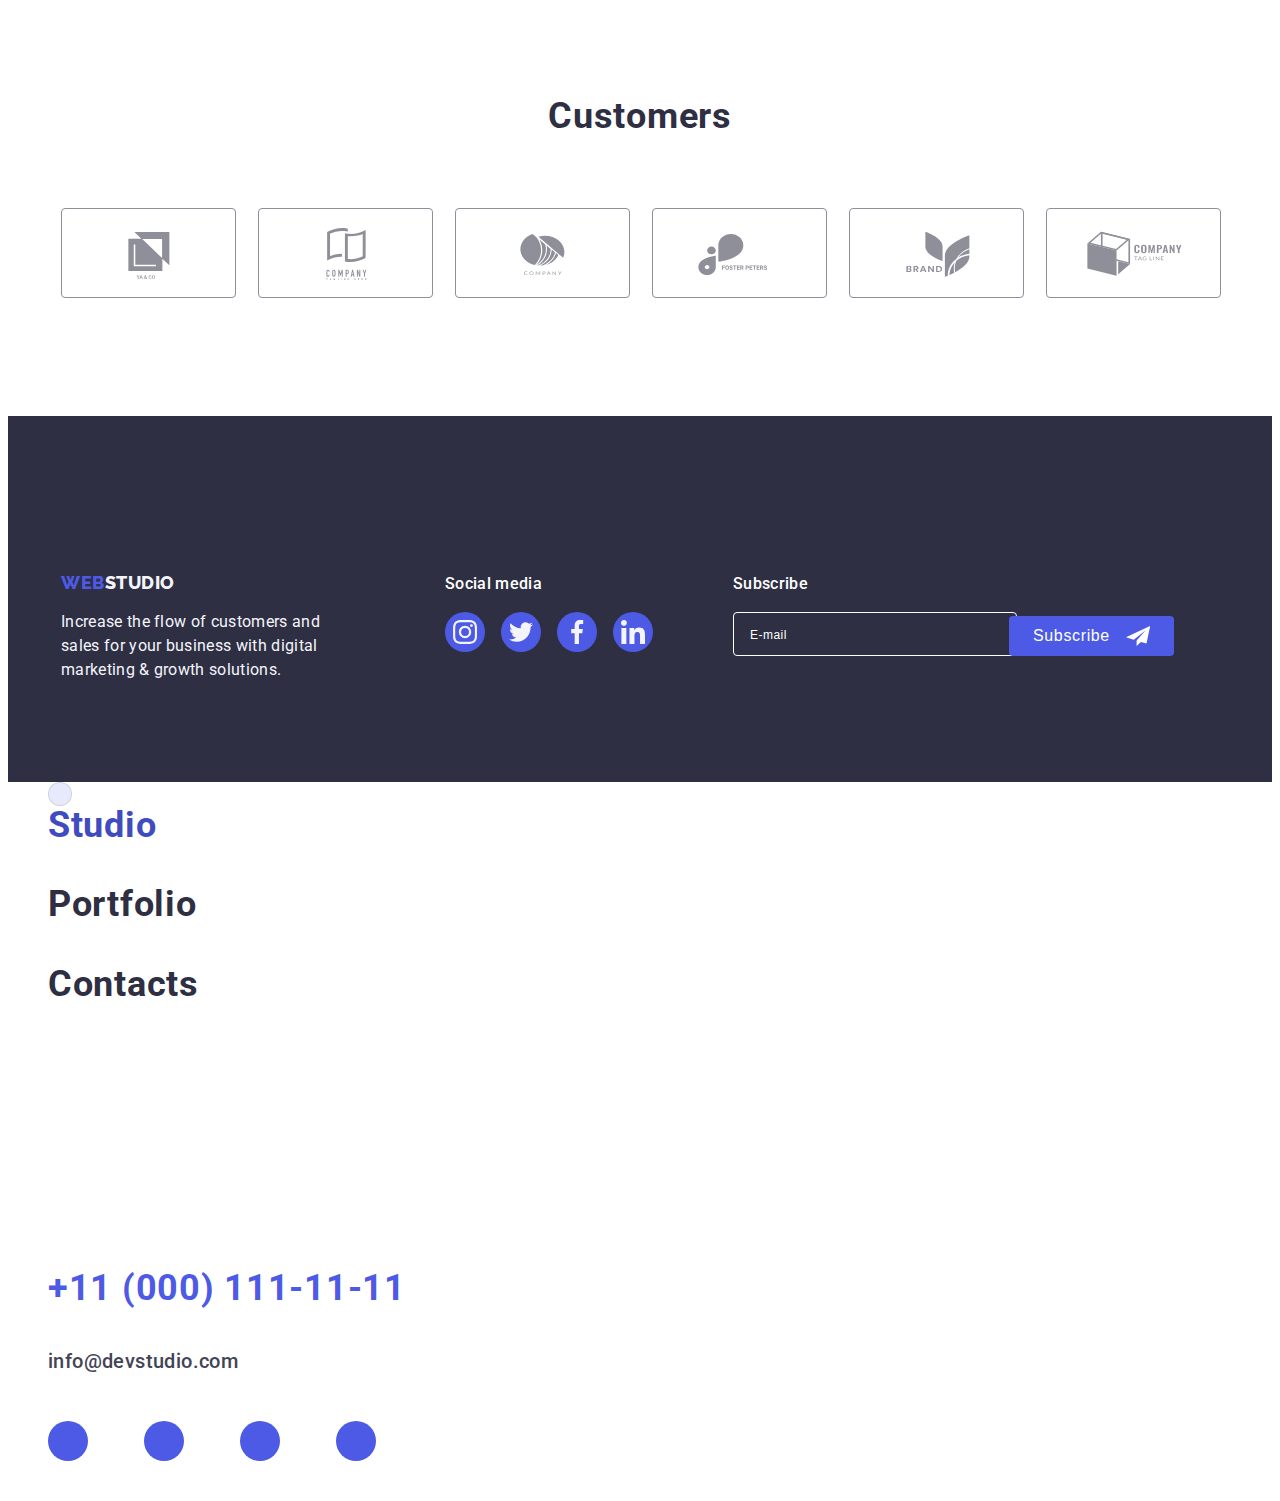
==== commit d2d5889f: "div mob menu" ====
--- a/index.html
+++ b/index.html
@@ -13,7 +13,7 @@
       referrerpolicy="no-referrer"
     />
     <link rel="stylesheet" href="./css/styles.css" />
-    <link rel="stylesheet" href="./css/media.css">
+    <link rel="stylesheet" href="./css/media.css" />
     <link rel="preconnect" href="https://fonts.googleapis.com" />
     <link rel="preconnect" href="https://fonts.gstatic.com" crossorigin />
     <link
@@ -24,7 +24,7 @@
   <body>
     <header class="allheader">
       <!-- Навігація -->
-      <!-- <div class="container header-container">
+      <div class="container header-container">
         <nav class="nav-menu">
           <a class="header-logo link" href="./index.html"
             >Web<span class="header-span">Studio</span></a
@@ -44,9 +44,9 @@
               <a class="nav-link-item link" href="">Contacts</a>
             </li>
           </ul>
-        </nav> -->
+        </nav>
         <!-- ссилки в шапці -->
-        <!-- <address class="contacts">
+        <address class="contacts">
           <ul class="contacts-link list">
             <li>
               <a class="link" href="mailto:info@devstudio.com"
@@ -58,12 +58,111 @@
             </li>
           </ul>
         </address>
+        <button class="open-mob-btn" type="button">
+          <svg class="open-mob-icon" width="32" height="22">
+            <use href="./images/icons.svg#icon-charm"></use>
+          </svg>
+        </button>
+      </div>
+      <div class="mob-menu" data-menu="">
+        <div>
+          <button type="button" class="close-menu-btn" data-menu-close="">
+            <svg class="close-icon" width="8" height="8">
+              <use href="./images/icons.svg#icon-close"></use>
+            </svg>
+          </button>
+          <ul class="mob-menu-list list">
+            <li class="mob-menu-item">
+              <a class="mob-menu-link link current" href="./index.html"
+                >Studio</a
+              >
+            </li>
+            <li class="mob-menu-item">
+              <a class="mob-menu-link link" href="./portfolio.html"
+                >Portfolio</a
+              >
+            </li>
+            <li class="mob-menu-item">
+              <a class="mob-menu-link link" href="">Contacts</a>
+            </li>
+          </ul>
+        </div>
+        <address class="mob-menu-contacts">
+          <ul class="mob-menu-contacts-list list">
+            <li class="mob-menu-contacts-item">
+              <a class="mob-tel-contacts-link link" href="tel:+110001111111"
+                >+11 (000) 111-11-11</a
+              >
+            </li>
+            <li class="mob-menu-contacts-item">
+              <a
+                class="mob-mail-contacts-link link"
+                href="mailto:info@devstudio.com"
+                >info@devstudio.com</a
+              >
+            </li>
+          </ul>
+        </address>
+        <ul class="mob-menu-soc-list list">
+          <li class="mob-menu-soc-item">
+            <a
+              class="mob-menu-soc-link"
+              href=""
+              aria-label="instagram"
+              target="_blank"
+              rel="nooper noreferrer"
+            >
+              <svg class="mob-menu-soc-icon" width="24" height="24">
+                <use href="./images/icons.svg#icon-instagram"></use>
+              </svg>
+            </a>
+          </li>
+          <li class="mob-menu-soc-item">
+            <a
+              class="mob-menu-soc-link"
+              href=""
+              aria-label="twitter"
+              target="_blank"
+              rel="nooper noreferrer"
+            >
+              <svg class="mob-menu-soc-icon" width="24" height="24">
+                <use href="./images/icons.svg#icon-twitter"></use>
+              </svg>
+            </a>
+          </li>
+          <li class="mob-menu-soc-item">
+            <a
+              class="mob-menu-soc-link"
+              href=""
+              aria-label="facebook"
+              target="_blank"
+              rel="nooper noreferrer"
+            >
+              <svg class="mob-menu-soc-icon" width="24" height="24">
+                <use href="./images/icons.svg#icon-facebook"></use>
+              </svg>
+            </a>
+          </li>
+          <li class="mob-menu-soc-item">
+            <a
+              class="mob-menu-soc-link"
+              href=""
+              aria-label="linkedin"
+              target="_blank"
+              rel="nooper noreferrer"
+            >
+              <svg class="mob-menu-soc-icon" width="24" height="24">
+                <use href="./images/icons.svg#icon-linkedin"></use>
+              </svg>
+            </a>
+          </li>
+        </ul>
       </div>
     </header>
-    <main> -->
+    <main>
       <!-- hero -->
       <section class="hero">
-        <div class="container ">
+        <div class="container">
           <h1 class="hero-title">Effective Solutions for Your Business</h1>
           <button class="hero-btn" type="button" data-modal-open>
             Order Service
@@ -72,8 +171,8 @@
       </section>
       <!-- переваги секція 1 -->
       <section class="advtg">
-       <div class="container">
-                      <h2 class="visually-hidden">our advantages</h2>
+        <div class="container">
+          <h2 class="visually-hidden">our advantages</h2>
           <ul class="advtg-list list">
             <li class="advtg-item">
               <div class="adtvg-icon-bg">
@@ -127,9 +226,9 @@
               </p>
             </li>
           </ul>
-          </div>
-          </section>
-              
+        </div>
+      </section>
+
       <!-- Чим займаємось секція 2 -->
       <section class="wedoing">
         <div class="container">
@@ -138,7 +237,7 @@
             <li class="wedoing-img">
               <img
                 class="wedoing-box"
-                srcset="./images/box1.jpg 1x ,./images/box1-2x.jpg 2x"
+                srcset="./images/box1.jpg 1x, ./images/box1-2x.jpg 2x"
                 src="./images/box1.jpg"
                 alt="framework"
                 width="360"
@@ -147,7 +246,7 @@
             <li class="wedoing-img">
               <img
                 class="wedoing-box"
-                srcset="./images/box2.jpg 1x ,./images/box2-2x.jpg 2x"
+                srcset="./images/box2.jpg 1x, ./images/box2-2x.jpg 2x"
                 src="./images/box2.jpg"
                 alt="plan maket"
                 width="360"
@@ -156,7 +255,7 @@
             <li class="wedoing-img">
               <img
                 class="wedoing-box"
-                srcset="./images/box3.jpg 1x ,./images/box3-2x.jpg 2x"
+                srcset="./images/box3.jpg 1x, ./images/box3-2x.jpg 2x"
                 src="./images/box3.jpg"
                 alt="styles"
                 width="360"
@@ -172,7 +271,10 @@
           <ul class="team-list list">
             <li class="team-card">
               <img
-              srcset="./images/team-card1.jpg 1x ,./images/team-card1-2x.jpg 2x"
+                srcset="
+                  ./images/team-card1.jpg    1x,
+                  ./images/team-card1-2x.jpg 2x
+                "
                 src="./images/team-card1.jpg"
                 alt="photo Mark Guerrero "
                 width="264"
@@ -214,7 +316,10 @@
             </li>
             <li class="team-card">
               <img
-              srcset="./images/team-card2.jpg 1x ,./images/team-card2-2x.jpg 2x"
+                srcset="
+                  ./images/team-card2.jpg    1x,
+                  ./images/team-card2-2x.jpg 2x
+                "
                 src="./images/team-card2.jpg"
                 alt="photo Tom Ford "
                 width="264"
@@ -256,7 +361,10 @@
             </li>
             <li class="team-card">
               <img
-              srcset="./images/team-card3.jpg 1x ,./images/team-card3-2x.jpg 2x"
+                srcset="
+                  ./images/team-card3.jpg    1x,
+                  ./images/team-card3-2x.jpg 2x
+                "
                 src="./images/team-card3.jpg"
                 alt="photo Camila Garcia "
                 width="264"
@@ -298,7 +406,10 @@
             </li>
             <li class="team-card">
               <img
-              srcset="./images/team-card4.jpg 1x ,./images/team-card4-2x.jpg 2x"
+                srcset="
+                  ./images/team-card4.jpg    1x,
+                  ./images/team-card4-2x.jpg 2x
+                "
                 src="./images/team-card4.jpg"
                 alt="photo Daniel Wilson "
                 width="264"
@@ -542,62 +653,90 @@
 </html>
 
 <div class="mob-menu" data-menu="">
-        <div>
-          <button type="button" class="close-menu-btn" data-menu-close="">
-            <svg class="close-menu-icon" width="8" height="8">
-              <use href="./images/icons.svg#icon-close-black"></use>
-            </svg>
-          </button>
-          <ul class="mob-menu-list list">
-            <li class="mob-menu-item">
-              <a class="mob-menu-link link current" href="./index.html">Studio</a>
-            </li>
-            <li class="mob-menu-item">
-              <a class="mob-menu-link link" href="./portfolio.html">Portfolio</a>
-            </li>
-            <li class="mob-menu-item">
-              <a class="mob-menu-link link" href="">Contacts</a>
-            </li>
-          </ul>
-        </div>
-        <address class="mob-menu-contacts">
-          <ul class="mob-menu-contacts-list list">
-            <li class="mob-menu-contacts-item">
-              <a class="mob-tel-contacts-link link" href="tel:+110001111111">+11 (000) 111-11-11</a>
-            </li>
-            <li class="mob-menu-contacts-item">
-              <a class="mob-mail-contacts-link link" href="mailto:info@devstudio.com">info@devstudio.com</a>
-            </li>
-          </ul>
-        </address>
-        <ul class="mob-menu-soc-list list">
-          <li class="mob-menu-soc-item">
-            <a class="mob-menu-soc-link" href="" aria-label="instagram" target="_blank" rel="nooper noreferrer">
-              <svg class="mob-menu-soc-icon" width="24" height="24">
-                <use href="./images/icons.svg#icon-footer-inst"></use>
-              </svg>
-            </a>
-          </li>
-          <li class="mob-menu-soc-item">
-            <a class="mob-menu-soc-link" href="" aria-label="twitter" target="_blank" rel="nooper noreferrer">
-              <svg class="mob-menu-soc-icon" width="24" height="24">
-                <use href="./images/icons.svg#icon-footer-twit"></use>
-              </svg>
-            </a>
-          </li>
-          <li class="mob-menu-soc-item">
-            <a class="mob-menu-soc-link" href="" aria-label="facebook" target="_blank" rel="nooper noreferrer">
-              <svg class="mob-menu-soc-icon" width="24" height="24">
-                <use href="./images/icons.svg#icon-footer-fb"></use>
-              </svg>
-            </a>
-          </li>
-          <li class="mob-menu-soc-item">
-            <a class="mob-menu-soc-link" href="" aria-label="linkedin" target="_blank" rel="nooper noreferrer">
-              <svg class="mob-menu-soc-icon" width="24" height="24">
-                <use href="./images/icons.svg#icon-footer-linkedin"></use>
-              </svg>
-            </a>
-          </li>
-        </ul>
-      </div>+  <div>
+    <button type="button" class="close-menu-btn" data-menu-close="">
+      <svg class="close-menu-icon" width="8" height="8">
+        <use href="./images/icons.svg#icon-close-black"></use>
+      </svg>
+    </button>
+    <ul class="mob-menu-list list">
+      <li class="mob-menu-item">
+        <a class="mob-menu-link link current" href="./index.html">Studio</a>
+      </li>
+      <li class="mob-menu-item">
+        <a class="mob-menu-link link" href="./portfolio.html">Portfolio</a>
+      </li>
+      <li class="mob-menu-item">
+        <a class="mob-menu-link link" href="">Contacts</a>
+      </li>
+    </ul>
+  </div>
+  <address class="mob-menu-contacts">
+    <ul class="mob-menu-contacts-list list">
+      <li class="mob-menu-contacts-item">
+        <a class="mob-tel-contacts-link link" href="tel:+110001111111"
+          >+11 (000) 111-11-11</a
+        >
+      </li>
+      <li class="mob-menu-contacts-item">
+        <a class="mob-mail-contacts-link link" href="mailto:info@devstudio.com"
+          >info@devstudio.com</a
+        >
+      </li>
+    </ul>
+  </address>
+  <ul class="mob-menu-soc-list list">
+    <li class="mob-menu-soc-item">
+      <a
+        class="mob-menu-soc-link"
+        href=""
+        aria-label="instagram"
+        target="_blank"
+        rel="nooper noreferrer"
+      >
+        <svg class="mob-menu-soc-icon" width="24" height="24">
+          <use href="./images/icons.svg#icon-footer-inst"></use>
+        </svg>
+      </a>
+    </li>
+    <li class="mob-menu-soc-item">
+      <a
+        class="mob-menu-soc-link"
+        href=""
+        aria-label="twitter"
+        target="_blank"
+        rel="nooper noreferrer"
+      >
+        <svg class="mob-menu-soc-icon" width="24" height="24">
+          <use href="./images/icons.svg#icon-footer-twit"></use>
+        </svg>
+      </a>
+    </li>
+    <li class="mob-menu-soc-item">
+      <a
+        class="mob-menu-soc-link"
+        href=""
+        aria-label="facebook"
+        target="_blank"
+        rel="nooper noreferrer"
+      >
+        <svg class="mob-menu-soc-icon" width="24" height="24">
+          <use href="./images/icons.svg#icon-footer-fb"></use>
+        </svg>
+      </a>
+    </li>
+    <li class="mob-menu-soc-item">
+      <a
+        class="mob-menu-soc-link"
+        href=""
+        aria-label="linkedin"
+        target="_blank"
+        rel="nooper noreferrer"
+      >
+        <svg class="mob-menu-soc-icon" width="24" height="24">
+          <use href="./images/icons.svg#icon-footer-linkedin"></use>
+        </svg>
+      </a>
+    </li>
+  </ul>
+</div>
--- a/css/styles.css
+++ b/css/styles.css
@@ -71,13 +71,16 @@
 .header-container {
   display: flex;
   align-items: center;
-}
-
+  justify-content: space-between;
+}
+.nav-item {
+  display: none;
+}
 .nav-menu {
-  display: flex;
-  align-items: center;
-}
-
+}
+.contacts {
+  display: none;
+}
 .header-logo {
   font-family: "Raleway", sans-serif;
   font-weight: 800;
@@ -92,72 +95,77 @@
 .header-span {
   color: var(--main-color);
 }
-
-.nav-item {
-  display: flex;
-  max-width: 261px;
+.mob-menu {
+  padding-left: 40px;
+}
+.close-menu-btn {
+  width: 24px;
+  height: 24px;
+  background-color: var(--accent-color);
+  border: 1px solid #0000001a;
+  border-radius: 50%;
+  display: flex;
+  align-items: center;
+  justify-content: center;
+}
+.mob-menu-list {
+  display: flex;
+  flex-direction: column;
   gap: 40px;
-}
-
-.nav-link {
-}
-
-.nav-link-item {
-  font-weight: 500;
-  font-size: 16px;
-  line-height: 1.5;
-  letter-spacing: 0.02em;
+  margin-bottom: 264px;
+}
+
+.mob-menu-link {
   color: var(--main-color);
-  padding: 24px 0;
+  font-size: 36px;
+  font-weight: 700;
+  line-height: 1.11;
+  letter-spacing: 0.72px;
+  text-transform: capitalize;
+}
+.current {
+  color: var(--pressed-color);
+}
+.mob-menu-contacts {
+  margin-bottom: 48px;
+}
+.mob-menu-contacts-list {
+  display: flex;
+  flex-direction: column;
+  font-style: normal;
+  gap: 40px;
+}
+.mob-tel-contacts-link {
+  color: var(--iris, #4d5ae5);
   display: block;
-  transition: color var(--transition-auto);
-}
-
-.nav-link-item:hover,
-.nav-link-item:focus {
-  color: var(--pressed-color);
-}
-
-.contacts {
-  font-style: normal;
-  margin-left: auto;
-}
-
-.contacts-link {
-  display: flex;
-  gap: 40px;
-}
-
-.contacts .link {
-  font-size: 16px;
-  line-height: 1.5;
-  letter-spacing: 0.02em;
-  color: inherit;
-  padding: 24px 0;
-  display: block;
-  transition: color var(--transition-auto);
-}
-
-.contacts .link:hover,
-.contacts .link:focus {
-  color: var(--pressed-color);
-}
-
-.under-line {
-  position: relative;
-  color: var(--pressed-color);
-}
-
-.under-line::after {
-  position: absolute;
-  content: "";
-  width: 100%;
-  height: 4px;
-  border-radius: 2px;
-  bottom: 0;
-  left: 0;
-  background-color: var(--pressed-color);
-  bottom: -1px;
+  font-size: 36px;
+  font-weight: 700;
+  line-height: 1.11;
+  letter-spacing: 0.72px;
+  text-transform: capitalize;
+}
+.mob-mail-contacts-link {
+  color: #434455;
+  font-size: 20px;
+  font-weight: 500;
+  line-height: 1.2;
+  letter-spacing: 0.4px;
+}
+
+.open-mob-btn {
+  display: flex;
+  background-color: transparent;
+  border: none;
+  place-self: center;
+  margin: 24px 0;
+}
+.open-mob-icon {
+  stroke: var(--main-color);
+}
+.mob-menu-soc-list {
+  display: flex;
+  gap: 56px;
+  margin-bottom: 40px;
 }
 
 /*----------------------- hero -------------- */
@@ -344,7 +352,8 @@
   gap: 24px;
   justify-content: center;
 }
-.team-soc-link {
+.team-soc-link,
+.mob-menu-soc-link {
   height: 40px;
   width: 40px;
   display: block;
@@ -361,12 +370,9 @@
   background-color: var(--pressed-color);
   transition: background-color var(--transition-auto);
 }
-.team-soc-icon {
-  /* position: absolute; */
+.team-soc-icon,
+.mob-menu-soc-icon {
   fill: var(--light-color);
-  /* top: 50%;
-  left: 50%;
-  transform: translate(-50%, -50%); */
 }
 
 /* ------------------customers------------------- */
--- a/css/media.css
+++ b/css/media.css
@@ -11,6 +11,83 @@
 @media screen and (min-width: 768px) {
   .container {
     max-width: 766px;
+  }
+  .header-container {
+    justify-content: unset;
+  }
+  .nav-menu {
+    display: flex;
+    align-items: center;
+  }
+  .nav-item {
+    display: flex;
+    max-width: 261px;
+    gap: 40px;
+  }
+
+  .nav-link {
+  }
+
+  .nav-link-item {
+    font-weight: 500;
+    font-size: 16px;
+    line-height: 1.5;
+    letter-spacing: 0.02em;
+    color: var(--main-color);
+    padding: 24px 0;
+    display: block;
+    transition: color var(--transition-auto);
+  }
+
+  .nav-link-item:hover,
+  .nav-link-item:focus {
+    color: var(--pressed-color);
+  }
+
+  .contacts {
+    font-style: normal;
+    margin-left: auto;
+    display: block;
+  }
+
+  .contacts-link {
+    display: flex;
+    gap: 40px;
+  }
+
+  .contacts .link {
+    font-size: 16px;
+    line-height: 1.5;
+    letter-spacing: 0.02em;
+    color: inherit;
+    padding: 24px 0;
+    display: block;
+    transition: color var(--transition-auto);
+  }
+
+  .contacts .link:hover,
+  .contacts .link:focus {
+    color: var(--pressed-color);
+  }
+
+  .under-line {
+    position: relative;
+    color: var(--pressed-color);
+  }
+
+  .under-line::after {
+    position: absolute;
+    content: "";
+    width: 100%;
+    height: 4px;
+    border-radius: 2px;
+    bottom: 0;
+    left: 0;
+    background-color: var(--pressed-color);
+    bottom: -1px;
+  }
+  .open-mob-btn {
+    display: none;
   }
   .hero {
     background-image: linear-gradient(
@@ -111,6 +188,7 @@
   .container {
     max-width: 1158px;
   }
+
   .hero {
     padding: 188px 0;
     background-image: linear-gradient(
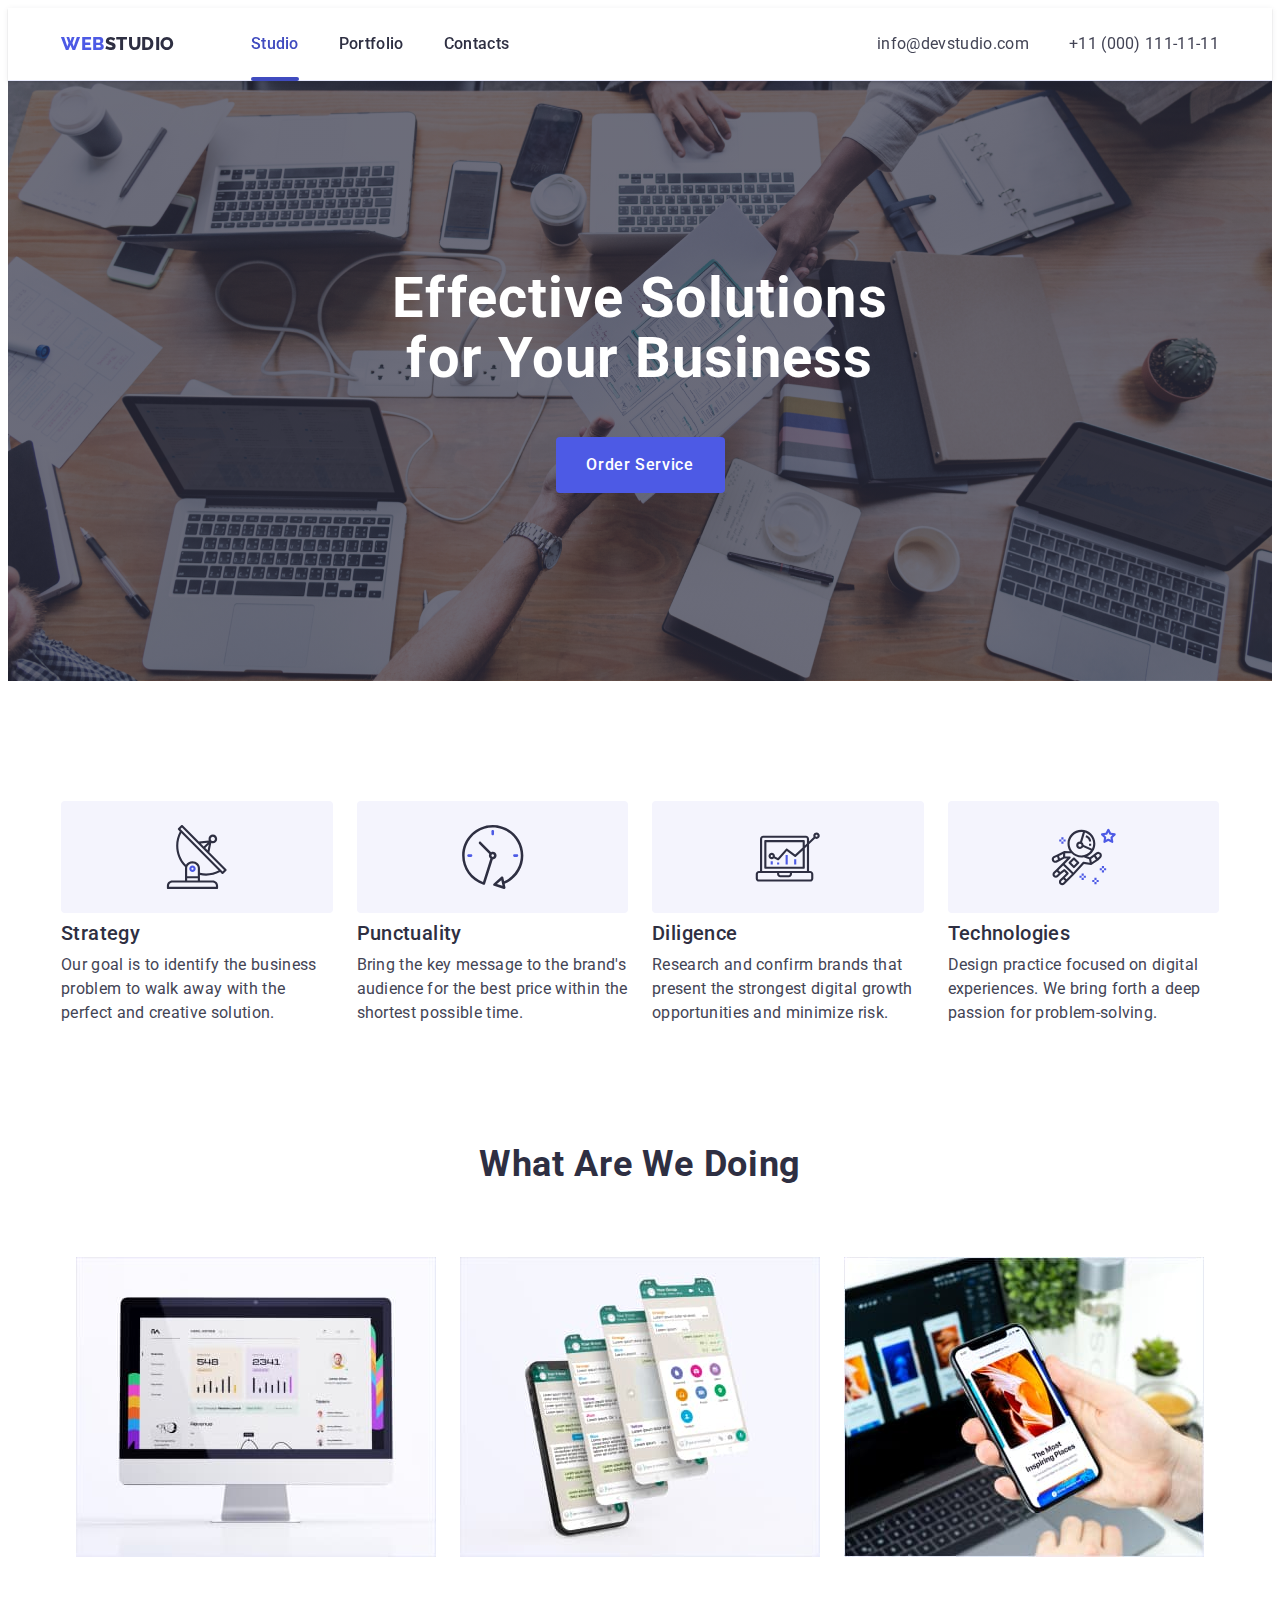
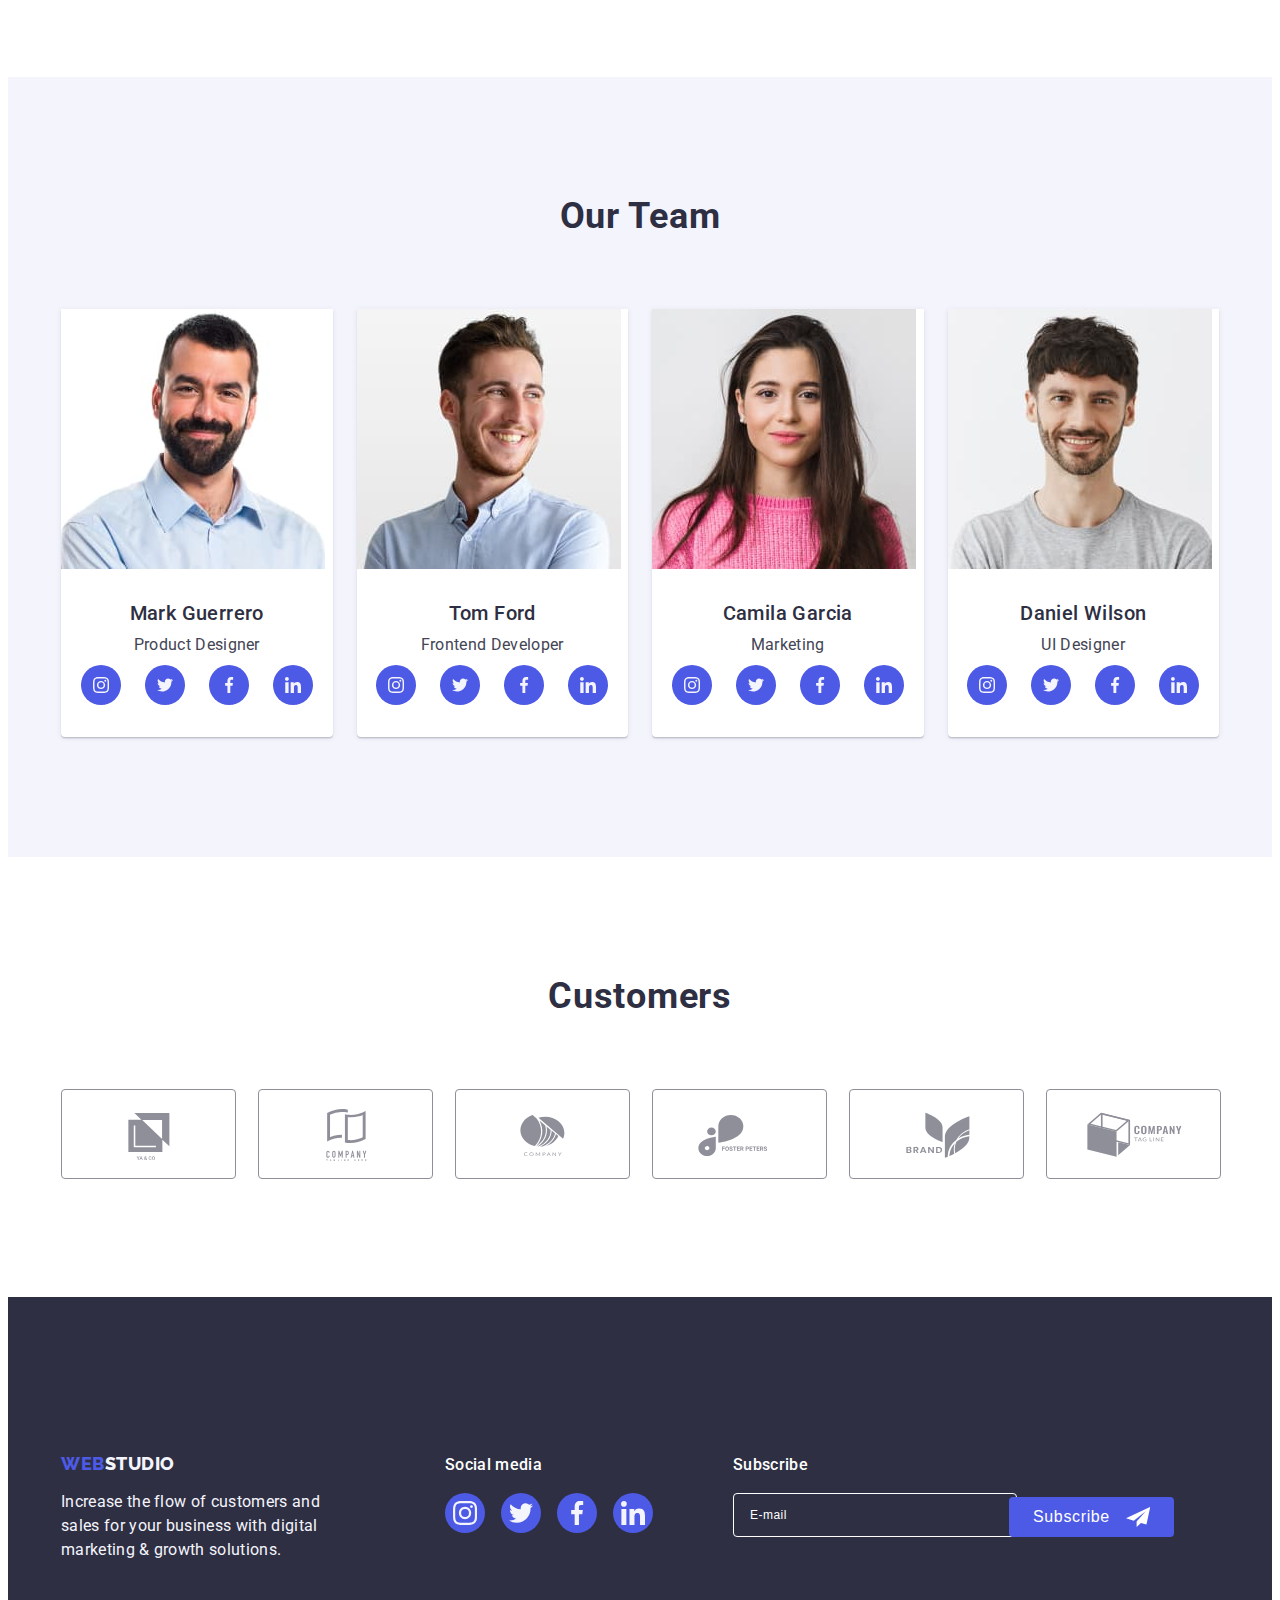
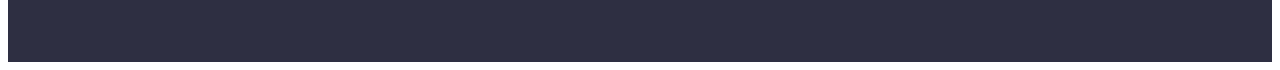
==== commit e1632fa2: "pre check" ====
--- a/index.html
+++ b/index.html
@@ -58,16 +58,21 @@
             </li>
           </ul>
         </address>
-        <button class="open-mob-btn" type="button">
+        <button class="open-mob-btn js-open-menu" type="button" openMenuBtn>
           <svg class="open-mob-icon" width="32" height="22">
             <use href="./images/icons.svg#icon-charm"></use>
           </svg>
         </button>
       </div>
-      <div class="mob-menu" data-menu="">
+      <!-----------------------------------Mobile menu -->
+      <div class="mob-menu js-menu-container" id="mobileMenu">
         <div>
-          <button type="button" class="close-menu-btn" data-menu-close="">
-            <svg class="close-icon" width="8" height="8">
+          <button
+            type="button"
+            class="close-menu-btn js-close-menu"
+            closeMenuBtn
+          >
+            <svg class="close-icon-mob" width="8" height="8">
               <use href="./images/icons.svg#icon-close"></use>
             </svg>
           </button>
@@ -649,94 +654,6 @@
       </div>
     </div>
     <script src="./js/modal.js"></script>
+    <script src="./js/mobile-menu.js"></script>
   </body>
 </html>
-
-<div class="mob-menu" data-menu="">
-  <div>
-    <button type="button" class="close-menu-btn" data-menu-close="">
-      <svg class="close-menu-icon" width="8" height="8">
-        <use href="./images/icons.svg#icon-close-black"></use>
-      </svg>
-    </button>
-    <ul class="mob-menu-list list">
-      <li class="mob-menu-item">
-        <a class="mob-menu-link link current" href="./index.html">Studio</a>
-      </li>
-      <li class="mob-menu-item">
-        <a class="mob-menu-link link" href="./portfolio.html">Portfolio</a>
-      </li>
-      <li class="mob-menu-item">
-        <a class="mob-menu-link link" href="">Contacts</a>
-      </li>
-    </ul>
-  </div>
-  <address class="mob-menu-contacts">
-    <ul class="mob-menu-contacts-list list">
-      <li class="mob-menu-contacts-item">
-        <a class="mob-tel-contacts-link link" href="tel:+110001111111"
-          >+11 (000) 111-11-11</a
-        >
-      </li>
-      <li class="mob-menu-contacts-item">
-        <a class="mob-mail-contacts-link link" href="mailto:info@devstudio.com"
-          >info@devstudio.com</a
-        >
-      </li>
-    </ul>
-  </address>
-  <ul class="mob-menu-soc-list list">
-    <li class="mob-menu-soc-item">
-      <a
-        class="mob-menu-soc-link"
-        href=""
-        aria-label="instagram"
-        target="_blank"
-        rel="nooper noreferrer"
-      >
-        <svg class="mob-menu-soc-icon" width="24" height="24">
-          <use href="./images/icons.svg#icon-footer-inst"></use>
-        </svg>
-      </a>
-    </li>
-    <li class="mob-menu-soc-item">
-      <a
-        class="mob-menu-soc-link"
-        href=""
-        aria-label="twitter"
-        target="_blank"
-        rel="nooper noreferrer"
-      >
-        <svg class="mob-menu-soc-icon" width="24" height="24">
-          <use href="./images/icons.svg#icon-footer-twit"></use>
-        </svg>
-      </a>
-    </li>
-    <li class="mob-menu-soc-item">
-      <a
-        class="mob-menu-soc-link"
-        href=""
-        aria-label="facebook"
-        target="_blank"
-        rel="nooper noreferrer"
-      >
-        <svg class="mob-menu-soc-icon" width="24" height="24">
-          <use href="./images/icons.svg#icon-footer-fb"></use>
-        </svg>
-      </a>
-    </li>
-    <li class="mob-menu-soc-item">
-      <a
-        class="mob-menu-soc-link"
-        href=""
-        aria-label="linkedin"
-        target="_blank"
-        rel="nooper noreferrer"
-      >
-        <svg class="mob-menu-soc-icon" width="24" height="24">
-          <use href="./images/icons.svg#icon-footer-linkedin"></use>
-        </svg>
-      </a>
-    </li>
-  </ul>
-</div>
--- a/css/styles.css
+++ b/css/styles.css
@@ -97,6 +97,16 @@
 }
 .mob-menu {
   padding-left: 40px;
+  width: 100vw;
+  height: 100vh;
+  background-color: var(--white-bg-color);
+  position: fixed;
+  top: 0;
+  transform: translateX(100%);
+  transition: translate var(--transition-auto);
+}
+.is-open {
+  transform: translateX(0);
 }
 .close-menu-btn {
   width: 24px;
@@ -112,6 +122,7 @@
   display: flex;
   flex-direction: column;
   gap: 40px;
+  padding-top: 80px;
   margin-bottom: 264px;
 }
 
@@ -138,10 +149,11 @@
 .mob-tel-contacts-link {
   color: var(--iris, #4d5ae5);
   display: block;
-  font-size: 36px;
+  font-size: 28px;
   font-weight: 700;
   line-height: 1.11;
-  letter-spacing: 0.72px;
+
+  letter-spacing: -1.3px;
   text-transform: capitalize;
 }
 .mob-mail-contacts-link {
@@ -162,10 +174,14 @@
 .open-mob-icon {
   stroke: var(--main-color);
 }
+
 .mob-menu-soc-list {
   display: flex;
-  gap: 56px;
+  gap: 26px;
   margin-bottom: 40px;
+}
+.mob-menu-soc-icon {
+  fill: var(--light-color);
 }
 
 /*----------------------- hero -------------- */
@@ -594,7 +610,7 @@
   left: 50%;
   transform: translate(-50%, -50%) scale(1);
   transition: transform var(--transition-auto);
-  width: 408px;
+  min-width: 290px;
   min-height: 584px;
   background-color: #fcfcfc;
   box-shadow: 0px 1px 1px rgba(0, 0, 0, 0.14), 0px 1px 3px rgba(0, 0, 0, 0.12),
@@ -605,7 +621,8 @@
 .backdrop.is-hidden .modal {
   transform: translate(-50%, -50%) scale(0);
 }
-.close-btn {
+.close-btn,
+.close-menu-btn {
   width: 24px;
   height: 24px;
   background-color: var(--accent-color);
--- a/css/media.css
+++ b/css/media.css
@@ -5,6 +5,16 @@
 
   .footer-subscribe-frame {
     min-width: 396px;
+  }
+  .mob-tel-contacts-link {
+    font-size: 36px;
+    letter-spacing: 0.72px;
+  }
+  .mob-menu-soc-list {
+    gap: 56px;
+  }
+  .modal {
+    width: 408px;
   }
 }
 /* ----------------------------------------------------tab */
@@ -177,11 +187,16 @@
 }
 /* ------------------------------------------Cross position */
 
-/* @media screen and (min-width: 319px) and (max-width: 767px) {
-  .customers-item:nth-child(n + 3) {
-    margin-top: 56px;
-  }
-} */
+@media screen and (min-width: 768px) and (max-width: 1157px) {
+  .contacts-link {
+    display: flex;
+    gap: 12px;
+    flex-direction: column;
+  }
+  .contacts .link {
+    padding: 0;
+  }
+}
 
 /* ------------------------------------------------Desctop */
 @media screen and (min-width: 1158px) {
@@ -300,6 +315,5 @@
   }
   .footer-subscribe-btn {
     min-width: 165px;
-    /* margin: 0; */
   }
 }
